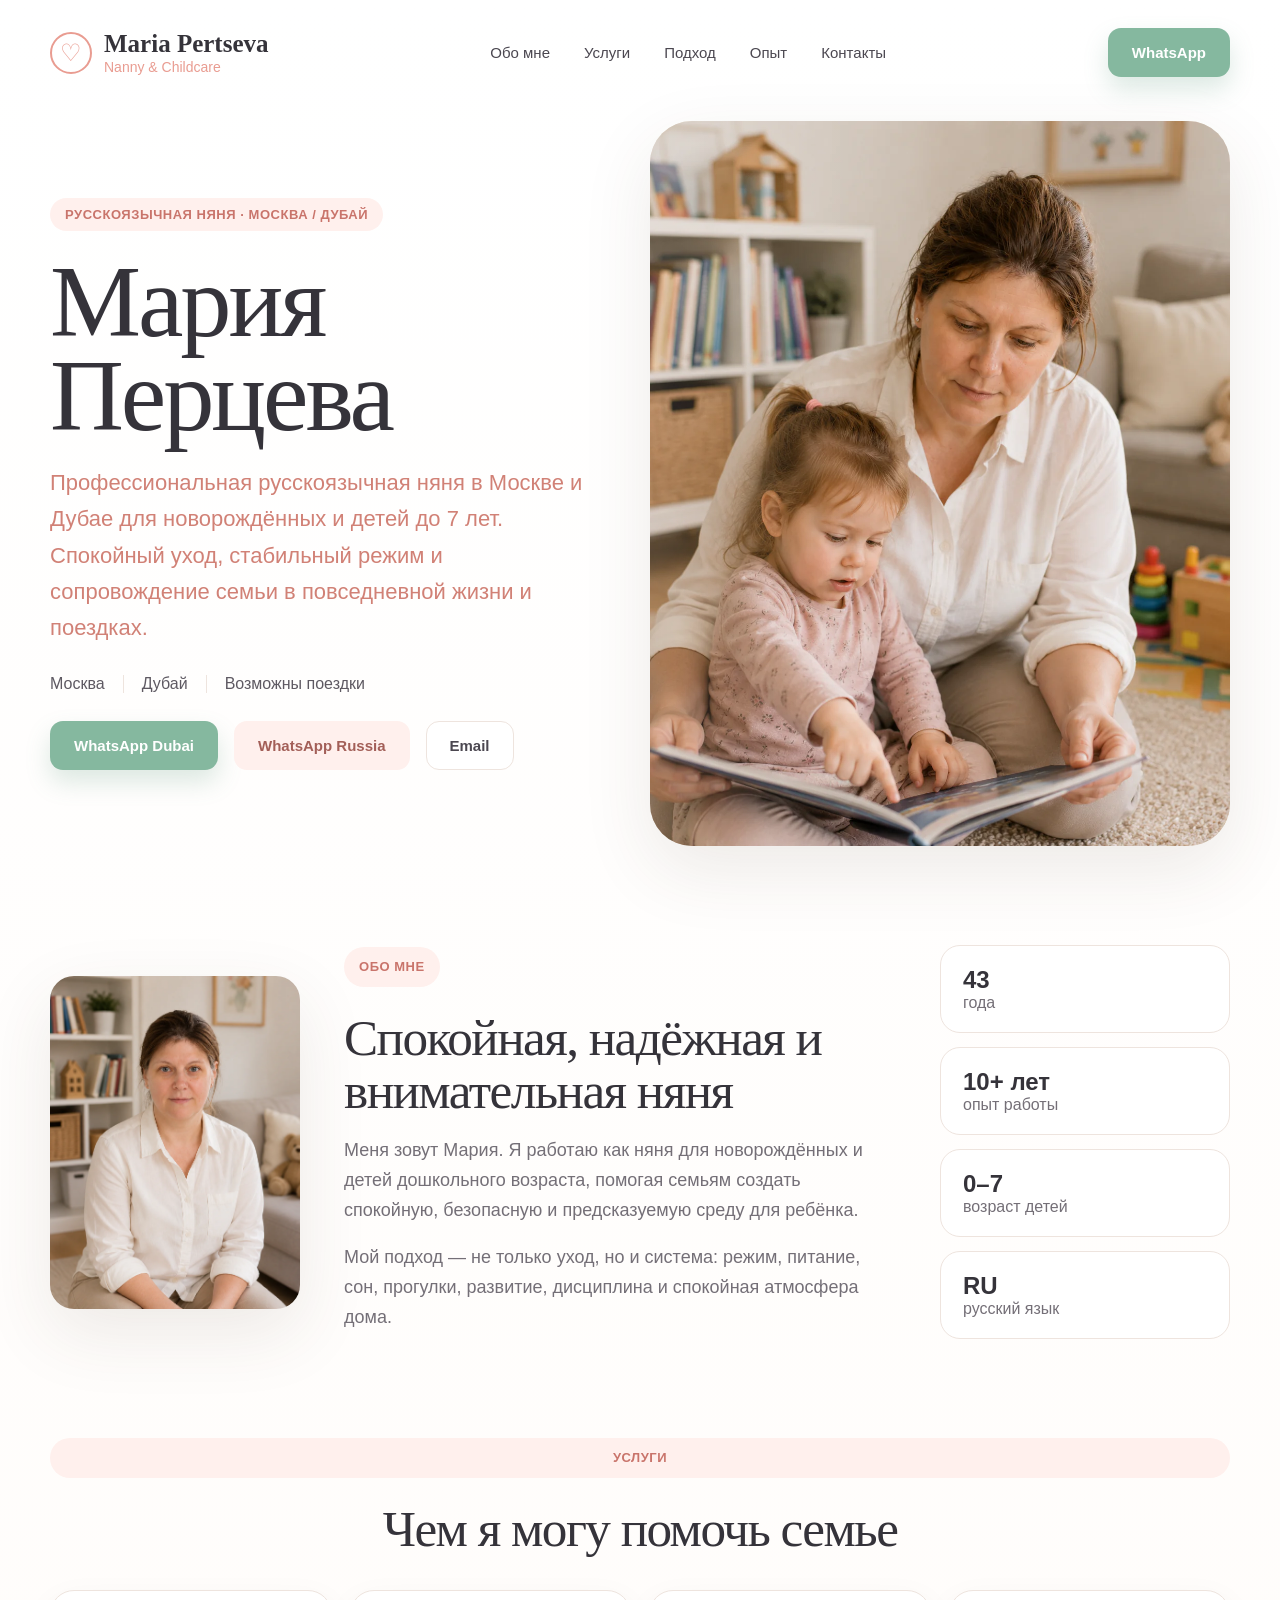
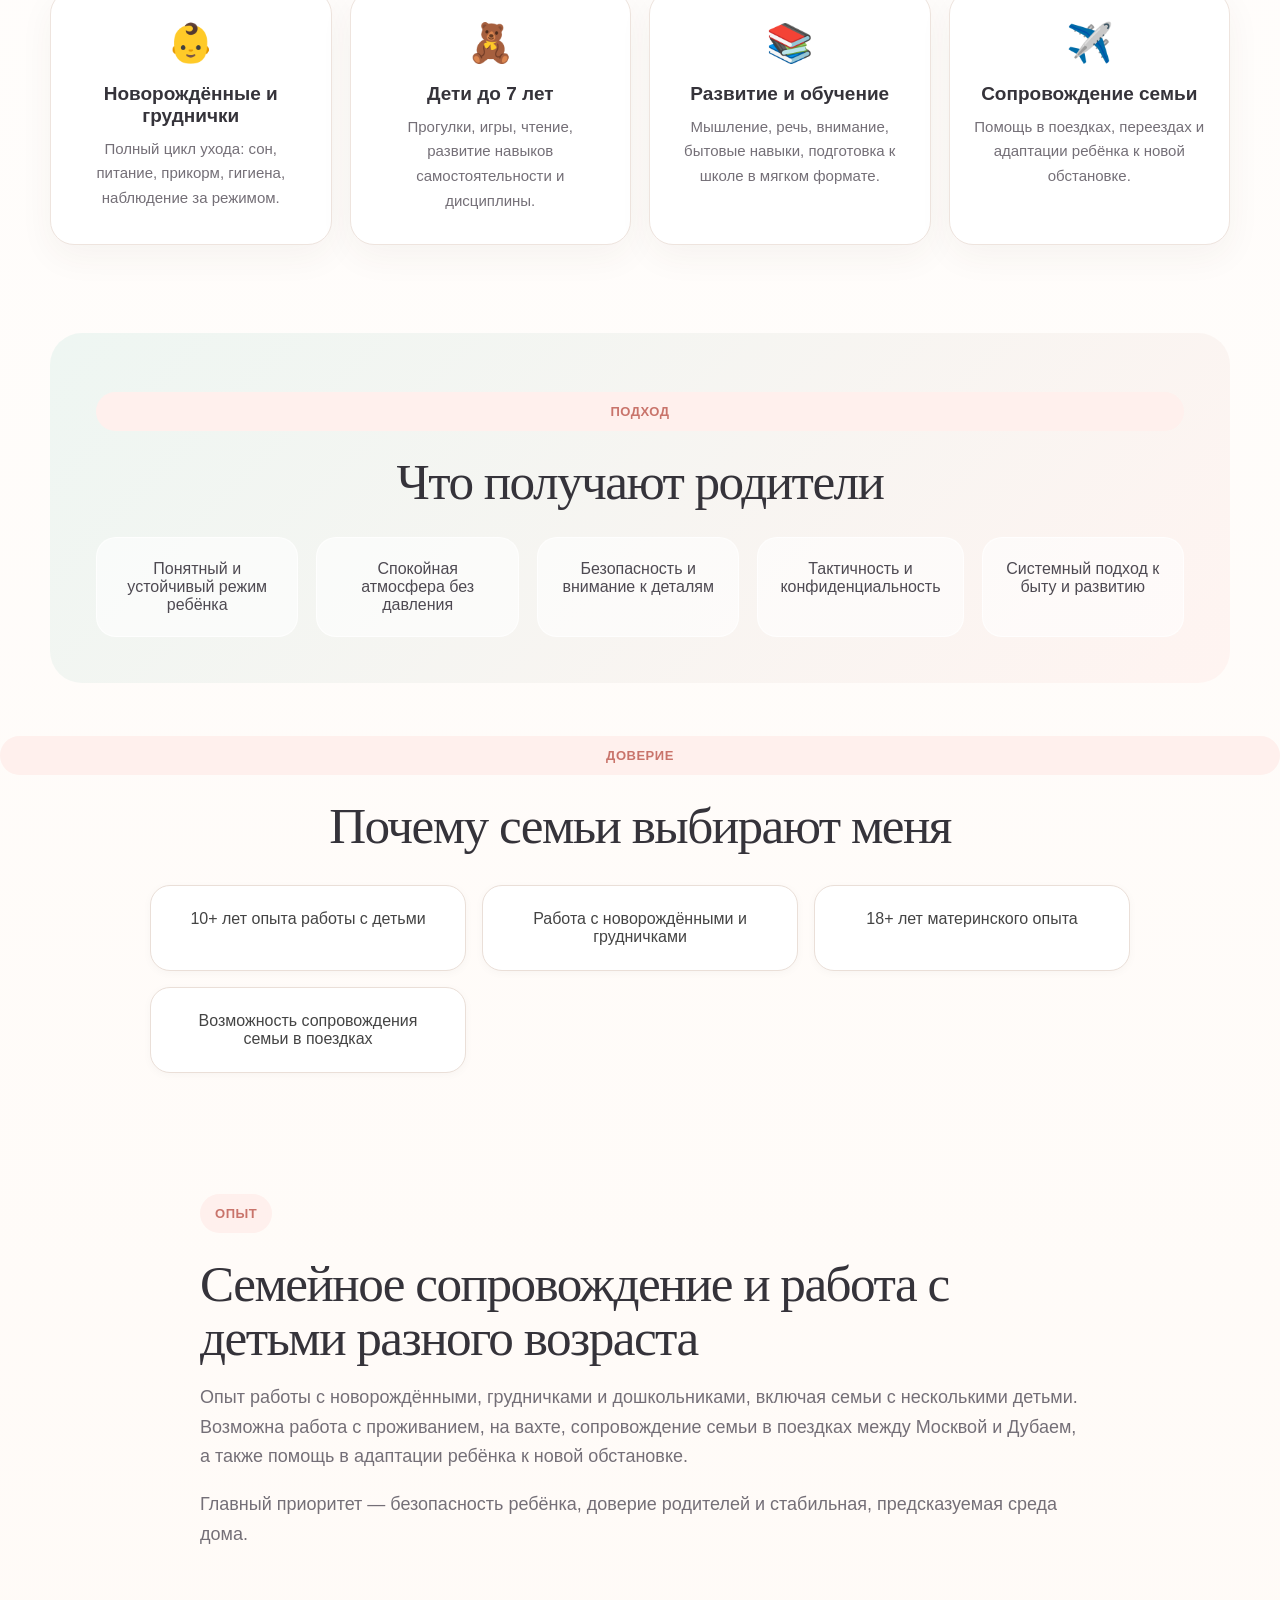
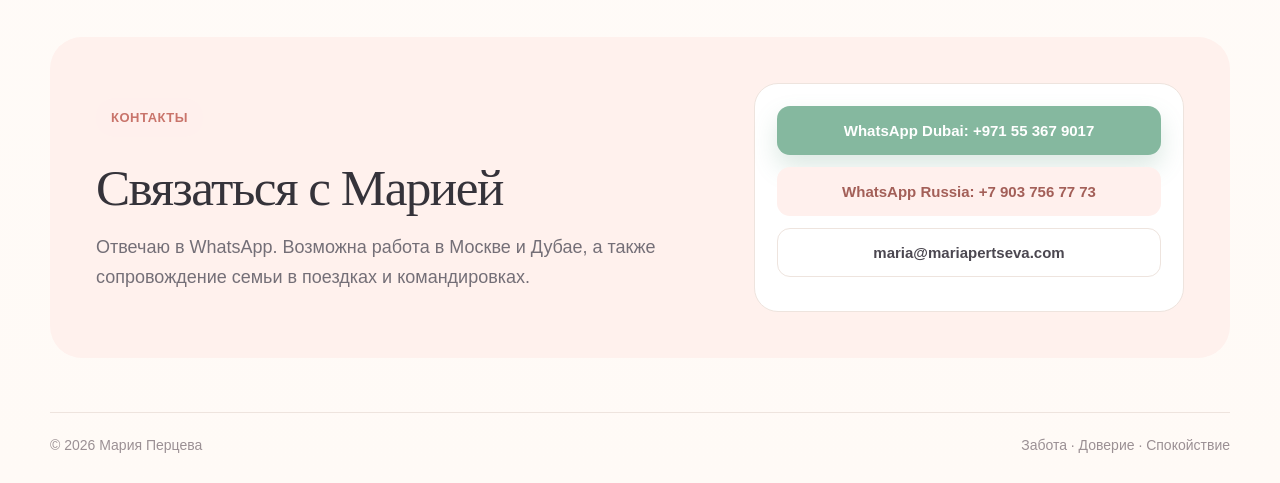
==== mariapertseva-site/index.html @ 5b1f1070 "Update index.html" ====
<!doctype html>
<html lang="ru">
  <head>
<!-- Google Analytics -->
<script async src="https://www.googletagmanager.com/gtag/js?id=G-04KNN1TLQ6"></script>
<script>
  window.dataLayer = window.dataLayer || [];
  function gtag(){dataLayer.push(arguments);}
  gtag('js', new Date());
  gtag('config', 'G-04KNN1TLQ6');
</script>

    <!-- Microsoft Clarity -->
<script type="text/javascript">
    (function(c,l,a,r,i,t,y){
        c[a]=c[a]||function(){(c[a].q=c[a].q||[]).push(arguments)};
        t=l.createElement(r);t.async=1;t.src="https://www.clarity.ms/tag/"+i;
        y=l.getElementsByTagName(r)[0];y.parentNode.insertBefore(t,y);
    })(window, document, "clarity", "script", "x8l7p6vc2t");
</script>
    
    <meta charset="utf-8" />
  <meta name="viewport" content="width=device-width, initial-scale=1" />
  <title>Мария Перцева — русскоязычная няня | Москва и Дубай</title>
  <meta name="robots" content="index, follow, max-image-preview:large" />
<meta name="theme-color" content="#f6efe9" />
<meta name="description" content="Мария Перцева — русскоязычная няня для новорождённых и детей до 7 лет. Москва и Дубай. Спокойный уход, стабильный режим и сопровождение семьи." />
<link rel="canonical" href="https://mariapertseva.com/" />
  <meta property="og:type" content="website" />
<meta property="og:site_name" content="Мария Перцева" />
  <meta property="og:locale" content="ru_RU" />
  <meta property="og:url" content="https://mariapertseva.com/" />
<meta property="og:title" content="Мария Перцева — русскоязычная няня | Москва и Дубай" />
<meta property="og:description" content="Профессиональная няня для новорождённых и детей до 7 лет. Спокойный уход, стабильный режим и сопровождение семьи." />
<meta property="og:image" content="https://mariapertseva.com/assets/og-image.webp" />
<meta property="og:image:width" content="1200" />
<meta property="og:image:height" content="630" />
  <meta name="twitter:card" content="summary_large_image" />
<meta name="twitter:title" content="Мария Перцева — русскоязычная няня | Москва и Дубай" />
<meta name="twitter:description" content="Профессиональная няня для новорождённых и детей до 7 лет. Спокойный уход, стабильный режим и сопровождение семьи." />
<meta name="twitter:image" content="https://mariapertseva.com/assets/og-image.webp" />
<link rel="apple-touch-icon" sizes="180x180" href="apple-touch-icon.png">
<link rel="icon" type="image/png" sizes="32x32" href="favicon-32x32.png">
<link rel="icon" type="image/png" sizes="16x16" href="favicon-16x16.png">
<link rel="shortcut icon" href="favicon.ico">
<link rel="manifest" href="site.webmanifest">
<link rel="stylesheet" href="styles.css" />
<script type="application/ld+json">
{
  "@context": "https://schema.org",
  "@type": "Person",
  "name": "Мария Перцева",
  "url": "https://mariapertseva.com/",
  "image": "https://mariapertseva.com/assets/og-image.webp",
  "jobTitle": "Русскоязычная няня",
  "description": "Профессиональная русскоязычная няня для новорождённых и детей до 7 лет. Москва и Дубай.",
  "knowsLanguage": [
    "Russian"
  ],
  "homeLocation": [
    {
      "@type": "City",
      "name": "Москва"
    },
    {
      "@type": "City",
      "name": "Дубай"
    }
  ]
}
</script>
</head>
<body>
  <header class="site-header">
    <a class="brand" href="#top" aria-label="Мария Перцева">
      <span class="brand-mark">♡</span>
      <span>
        <strong>Maria Pertseva</strong>
        <small>Nanny & Childcare</small>
      </span>
    </a>
    <nav>
      <a href="#about">Обо мне</a>
      <a href="#services">Услуги</a>
      <a href="#approach">Подход</a>
      <a href="#experience">Опыт</a>
      <a href="#contacts">Контакты</a>
    </nav>
    <a class="btn btn-primary" href="https://wa.me/971553679017">WhatsApp</a>
  </header>

  <main id="top">
    <section class="hero">
      <div class="hero-copy">
        <div class="eyebrow">Русскоязычная няня · Москва / Дубай</div>
        <h1>Мария Перцева</h1>
      <p class="lead">
Профессиональная русскоязычная няня в Москве и Дубае для новорождённых и детей до 7 лет. Спокойный уход, стабильный режим и сопровождение семьи в повседневной жизни и поездках.
</p>
        <div class="hero-meta">
          <span>Москва</span>
          <span>Дубай</span>
          <span>Возможны поездки</span>
        </div>
        <div class="hero-actions">
          <a class="btn btn-primary" href="https://wa.me/971553679017">WhatsApp Dubai</a>
          <a class="btn btn-secondary" href="https://wa.me/79037567773">WhatsApp Russia</a>
          <a class="btn btn-light" href="mailto:maria@mariapertseva.com">Email</a>
        </div>
      </div>
      <div class="hero-image-card">
        <img src="assets/maria-with-child.webp" alt="Мария Перцева читает книгу с ребёнком" />
      </div>
    </section>

    <section id="about" class="section about-grid">
      <div class="portrait-card">
        <img src="assets/maria-portrait.webp" alt="Портрет Марии Перцевой" />
      </div>
      <div>
        <p class="section-kicker">Обо мне</p>
        <h2>Спокойная, надёжная и внимательная няня</h2>
      <p>Меня зовут Мария. Я работаю как няня для новорождённых и детей дошкольного возраста, помогая семьям создать спокойную, безопасную и предсказуемую среду для ребёнка.</p>
        <p>Мой подход — не только уход, но и система: режим, питание, сон, прогулки, развитие, дисциплина и спокойная атмосфера дома.</p>
      </div>
      <aside class="facts">
        <div><strong>43</strong><span>года</span></div>
        <div><strong>10+ лет</strong><span>опыт работы</span></div>
        <div><strong>0–7</strong><span>возраст детей</span></div>
        <div><strong>RU</strong><span>русский язык</span></div>
      </aside>
    </section>

    <section id="services" class="section">
      <p class="section-kicker center">Услуги</p>
      <h2 class="center">Чем я могу помочь семье</h2>
      <div class="cards">
        <article><span>👶</span><h3>Новорождённые и груднички</h3><p>Полный цикл ухода: сон, питание, прикорм, гигиена, наблюдение за режимом.</p></article>
        <article><span>🧸</span><h3>Дети до 7 лет</h3><p>Прогулки, игры, чтение, развитие навыков самостоятельности и дисциплины.</p></article>
        <article><span>📚</span><h3>Развитие и обучение</h3><p>Мышление, речь, внимание, бытовые навыки, подготовка к школе в мягком формате.</p></article>
        <article><span>✈️</span><h3>Сопровождение семьи</h3><p>Помощь в поездках, переездах и адаптации ребёнка к новой обстановке.</p></article>
      </div>
    </section>

    <section id="approach" class="section soft">
      <p class="section-kicker center">Подход</p>
      <h2 class="center">Что получают родители</h2>
      <div class="benefits">
        <div>Понятный и устойчивый режим ребёнка</div>
        <div>Спокойная атмосфера без давления</div>
        <div>Безопасность и внимание к деталям</div>
        <div>Тактичность и конфиденциальность</div>
        <div>Системный подход к быту и развитию</div>
      </div>
    </section>

<section class="trust">
  <div class="container">
  <p class="section-kicker center">Доверие</p>

    <h2>Почему семьи выбирают меня</h2>

    <div class="trust-grid">
      <div class="trust-card">10+ лет опыта работы с детьми</div>
      <div class="trust-card">Работа с новорождёнными и грудничками</div>
     <div class="trust-card">18+ лет материнского опыта</div>
      <div class="trust-card">Возможность сопровождения семьи в поездках</div>
      </div>
  </div>
</section>
    
    <section id="experience" class="section text-section">
      <p class="section-kicker">Опыт</p>
      <h2>Семейное сопровождение и работа с детьми разного возраста</h2>
   <p>Опыт работы с новорождёнными, грудничками и дошкольниками, включая семьи с несколькими детьми. Возможна работа с проживанием, на вахте, сопровождение семьи в поездках между Москвой и Дубаем, а также помощь в адаптации ребёнка к новой обстановке.</p>
      <p>Главный приоритет — безопасность ребёнка, доверие родителей и стабильная, предсказуемая среда дома.</p>
    </section>

    <section id="contacts" class="section contact">
      <div>
        <p class="section-kicker">Контакты</p>
        <h2>Связаться с Марией</h2>
       <p>Отвечаю в WhatsApp. Возможна работа в Москве и Дубае, а также сопровождение семьи в поездках и командировках.</p>
      </div>
      <div class="contact-card">
        <a class="btn btn-primary full" href="https://wa.me/971553679017">WhatsApp Dubai: +971 55 367 9017</a>
        <a class="btn btn-secondary full" href="https://wa.me/79037567773">WhatsApp Russia: +7 903 756 77 73</a>
        <a class="btn btn-light full" href="mailto:maria@mariapertseva.com">maria@mariapertseva.com</a>
      </div>
    </section>
  </main>

  <footer>
    <span>© 2026 Мария Перцева</span>
    <span>Забота · Доверие · Спокойствие</span>
  </footer>
</body>
</html>
---- mariapertseva-site/styles.css ----
:root{
  --text:#35333a;
  --muted:#746f77;
  --line:#eee4de;
  --rose:#e99c91;
  --rose-soft:#fff0ed;
  --green:#85b89f;
  --green-dark:#5f9b81;
  --cream:#fffaf6;
  --beige:#f3e8dc;
  --card:#ffffff;
  --shadow:0 24px 70px rgba(80,54,43,.10);
  --radius:28px;
}
*{box-sizing:border-box}
html{scroll-behavior:smooth}
body{
  margin:0;
  font-family:Inter, -apple-system, BlinkMacSystemFont, "Segoe UI", Arial, sans-serif;
  color:var(--text);
  background:linear-gradient(180deg,#fff 0%,var(--cream) 100%);
}
h1,h2{
  font-family:Georgia, "Times New Roman", serif;
  font-weight:500;
  margin:0;
  letter-spacing:-.03em;
}
h1{font-size:clamp(54px,8vw,104px);line-height:.92}
h2{font-size:clamp(32px,4vw,52px);line-height:1.05}
p{line-height:1.65;color:var(--muted);font-size:18px}
a{color:inherit;text-decoration:none}
.site-header{
  width:min(1180px,calc(100% - 40px));
  margin:28px auto 0;
  display:flex;
  align-items:center;
  justify-content:space-between;
  gap:24px;
}
.brand{display:flex;align-items:center;gap:12px}
.brand-mark{
  width:42px;height:42px;border:2px solid var(--rose);
  border-radius:50%;
  display:grid;place-items:center;
  color:var(--rose);font-size:24px;
}
.brand strong{font-family:Georgia,serif;font-size:25px;display:block}
.brand small{color:var(--rose);font-size:14px}
nav{display:flex;gap:34px;color:#4b4750}
nav a{font-size:15px}
.btn{
  display:inline-flex;align-items:center;justify-content:center;
  padding:15px 23px;border-radius:13px;
  font-weight:700;font-size:15px;
  border:1px solid transparent;
  transition:.2s ease;
}
.btn:hover{transform:translateY(-1px)}
.btn-primary{background:var(--green);color:#fff;box-shadow:0 12px 24px rgba(95,155,129,.22)}
.btn-primary:hover{background:var(--green-dark)}
.btn-secondary{background:var(--rose-soft);color:#a35f58}
.btn-light{background:#fff;color:#4b4750;border-color:var(--line)}
.full{width:100%;margin-bottom:12px}
.hero{
  width:min(1180px,calc(100% - 40px));
  margin:44px auto 0;
  display:grid;
  grid-template-columns:1fr 1.06fr;
  gap:52px;
  align-items:center;
}
.eyebrow,.section-kicker{
  display:inline-flex;
  background:var(--rose-soft);
  color:#c9746b;
  border-radius:999px;
  padding:9px 15px;
  font-size:13px;
  font-weight:800;
  text-transform:uppercase;
  letter-spacing:.04em;
  margin-bottom:24px;
}
.lead{font-size:22px;max-width:650px;color:#d18176}
.hero-meta{display:flex;gap:18px;flex-wrap:wrap;margin:28px 0;color:#5e5962}
.hero-meta span{padding-right:18px;border-right:1px solid var(--line)}
.hero-meta span:last-child{border-right:0}
.hero-actions{display:flex;gap:16px;flex-wrap:wrap}
.hero-image-card{
  border-radius:42px;
  overflow:hidden;
  box-shadow:var(--shadow);
  background:var(--beige);
  position:relative;
}
.hero-image-card:before{
  content:"";
  position:absolute;inset:0;
  background:linear-gradient(90deg,rgba(255,255,255,.15),transparent 35%);
  z-index:1;pointer-events:none;
}
.hero-image-card img,.portrait-card img{width:100%;display:block}
.section{
  width:min(1180px,calc(100% - 40px));
  margin:88px auto 0;
}
.about-grid{
  display:grid;
  grid-template-columns:250px 1fr 290px;
  gap:44px;
  align-items:center;
}
.portrait-card{
  border-radius:24px;
  overflow:hidden;
  box-shadow:var(--shadow);
}
.facts{
  display:grid;
  gap:14px;
}
.facts div{
  background:#fff;
  border:1px solid var(--line);
  border-radius:20px;
  padding:20px 22px;
}
.facts strong{font-size:24px;display:block}
.facts span{color:var(--muted)}
.center{text-align:center;display:block}
.cards{
  display:grid;
  grid-template-columns:repeat(4,1fr);
  gap:18px;
  margin-top:34px;
}
.cards article{
  background:var(--card);
  border:1px solid var(--line);
  border-radius:24px;
  padding:30px 24px;
  text-align:center;
  box-shadow:0 12px 35px rgba(80,54,43,.05);
}
.cards span{font-size:38px}
.cards h3{font-size:19px;margin:18px 0 10px}
.cards p{font-size:15px;margin:0}
.soft{
  background:linear-gradient(135deg,#eef6f2,#fff4f1);
  border-radius:32px;
  padding:46px;
}
.benefits{
  display:grid;
  grid-template-columns:repeat(5,1fr);
  gap:18px;
  margin-top:28px;
}
.benefits div{
  background:rgba(255,255,255,.58);
  border:1px solid rgba(255,255,255,.7);
  border-radius:20px;
  padding:22px;
  text-align:center;
  color:#4e4a52;
}
.text-section{max-width:880px}
.contact{
  background:#fff1ed;
  border-radius:32px;
  padding:46px;
  display:grid;
  grid-template-columns:1fr 430px;
  gap:40px;
  align-items:center;
}
.contact-card{
  background:#fff;
  border-radius:24px;
  padding:22px;
  border:1px solid var(--line);
}
footer{
  width:min(1180px,calc(100% - 40px));
  margin:54px auto 30px;
  color:#9b9094;
  display:flex;
  justify-content:space-between;
  border-top:1px solid var(--line);
  padding-top:24px;
  font-size:14px;
}
@media(max-width:900px){
  nav{display:none}
  .site-header{margin-top:18px}
  .hero,.about-grid,.contact{grid-template-columns:1fr}
  .hero{gap:28px}
  .hero-image-card{order:-1;border-radius:28px}
  .cards{grid-template-columns:1fr 1fr}
  .benefits{grid-template-columns:1fr 1fr}
  h1{font-size:58px}
}
@media(max-width:560px){
  .site-header .btn{display:none}
  .cards,.benefits{grid-template-columns:1fr}
  .contact,.soft{padding:28px}
  .hero-actions .btn{width:100%}
  footer{display:block}
}

/* Trust section */

.trust {
  padding: 40px 0 20px;
}

.trust h2 {
  text-align: center;
  margin-bottom: 32px;
}

.trust-grid {
  display: grid;
  grid-template-columns: repeat(3, 1fr);
  gap: 16px;
  max-width: 980px;
  margin: 0 auto;
}

.trust-card {
  background: #fff;
  border: 1px solid #eadfd8;
  border-radius: 20px;
  padding: 24px;
  text-align: center;
  font-weight: 500;
  color: #444;
  box-shadow: 0 2px 10px rgba(0,0,0,0.03);
}

@media (max-width: 900px) {
  .trust-grid {
    grid-template-columns: repeat(2, 1fr);
  }
}

@media (max-width: 560px) {
  .trust-grid {
    grid-template-columns: 1fr;
  }
}
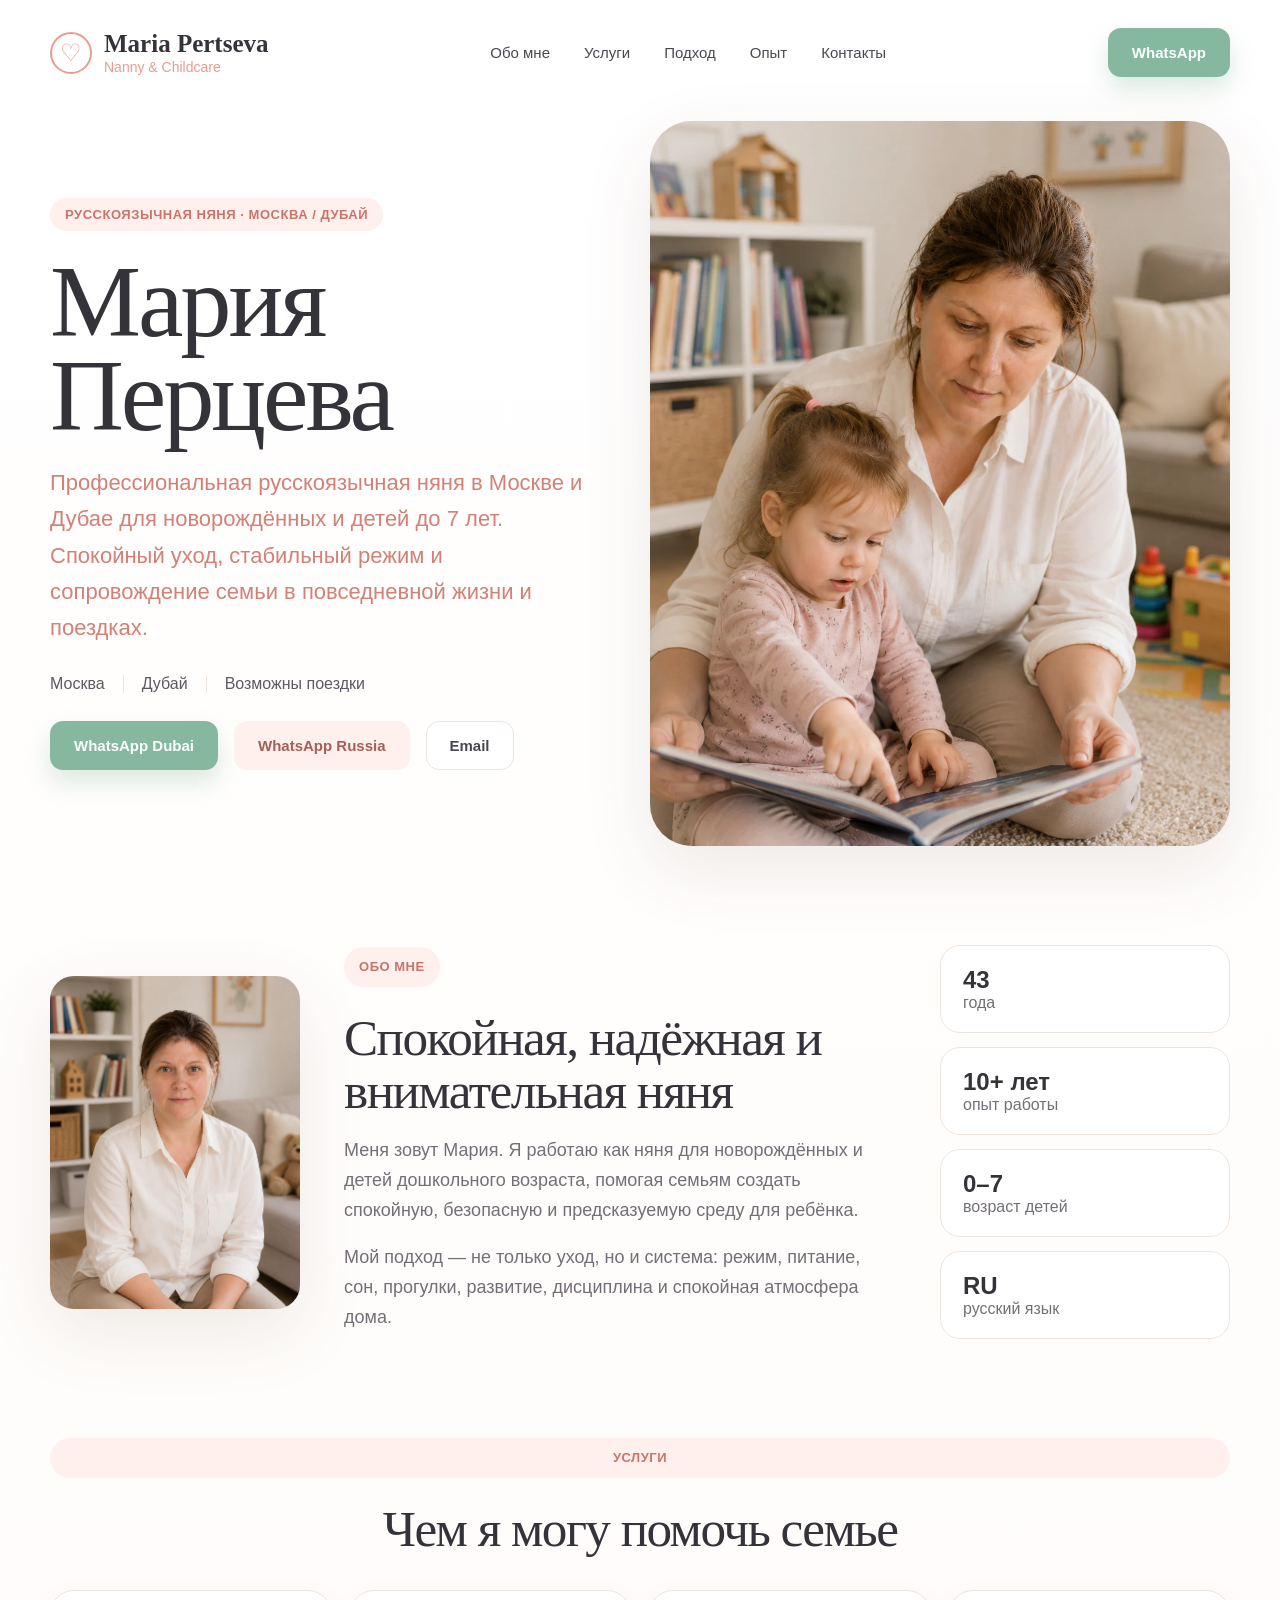
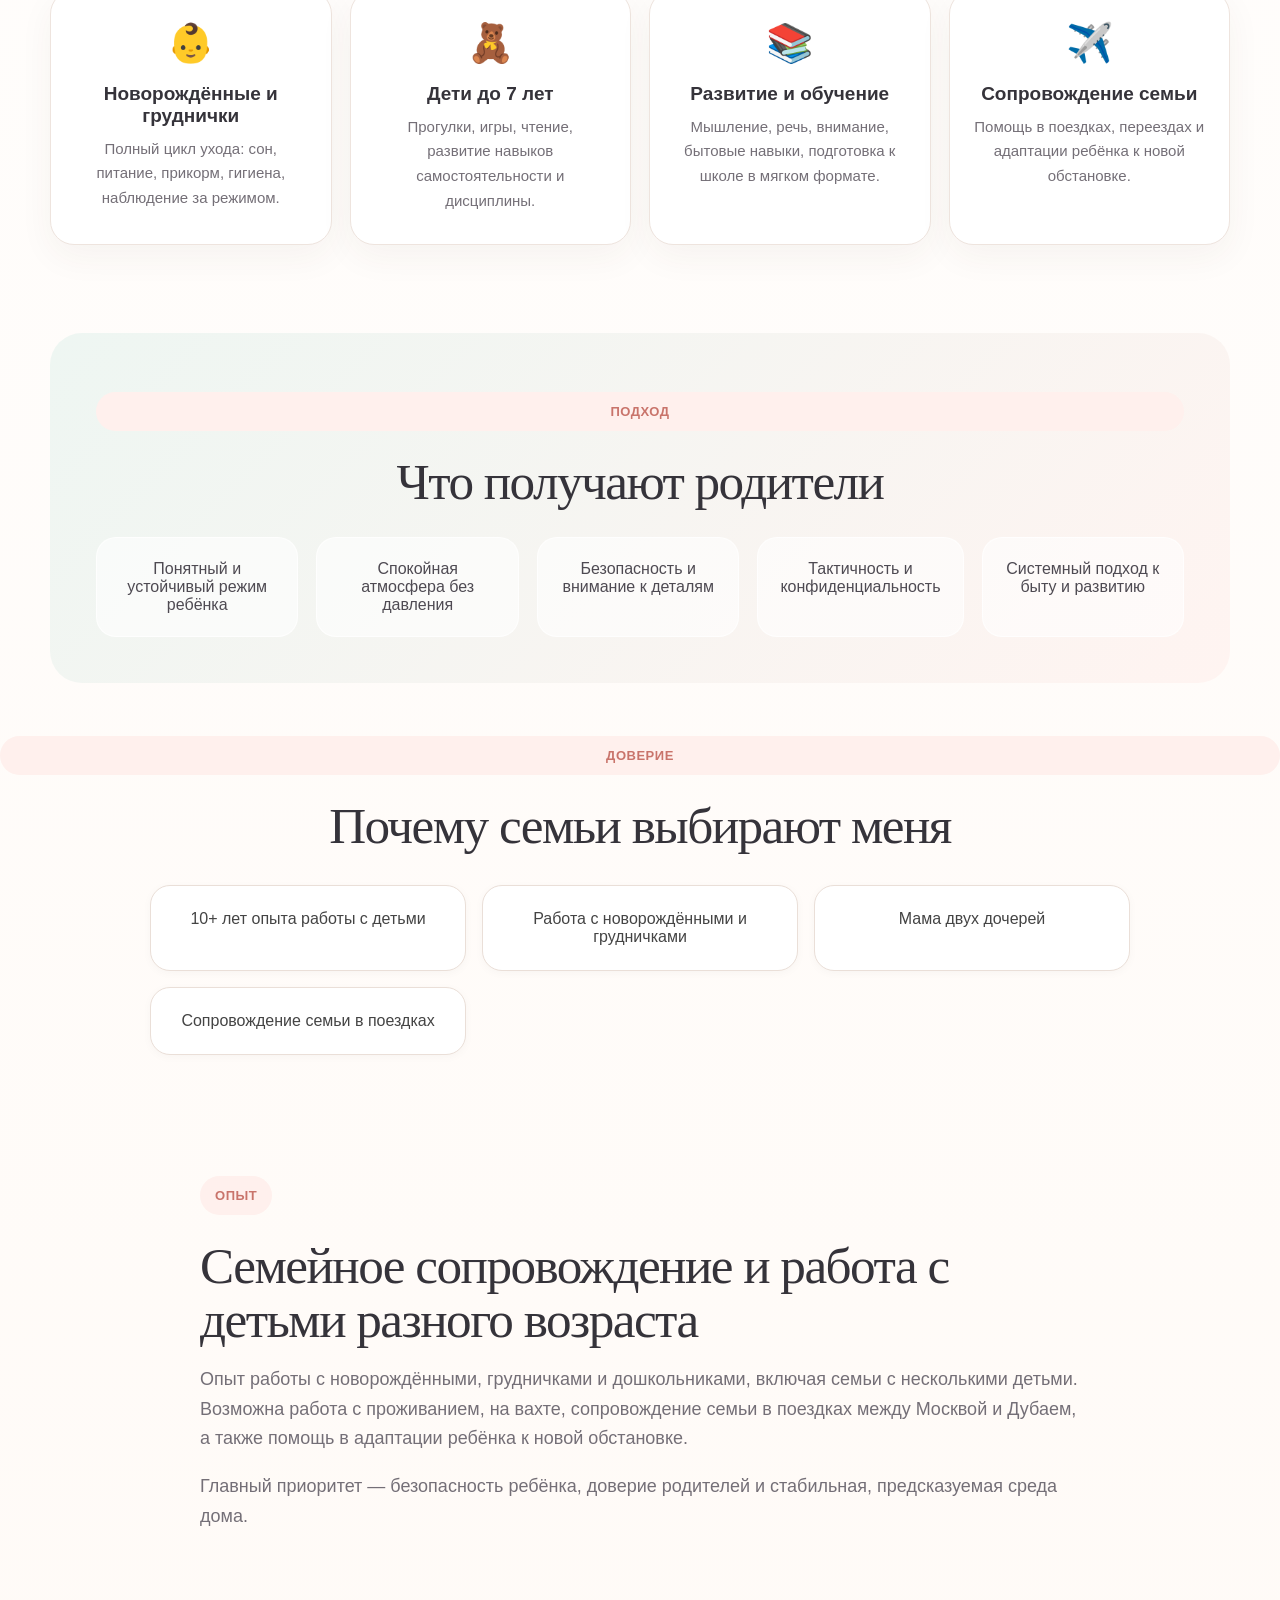
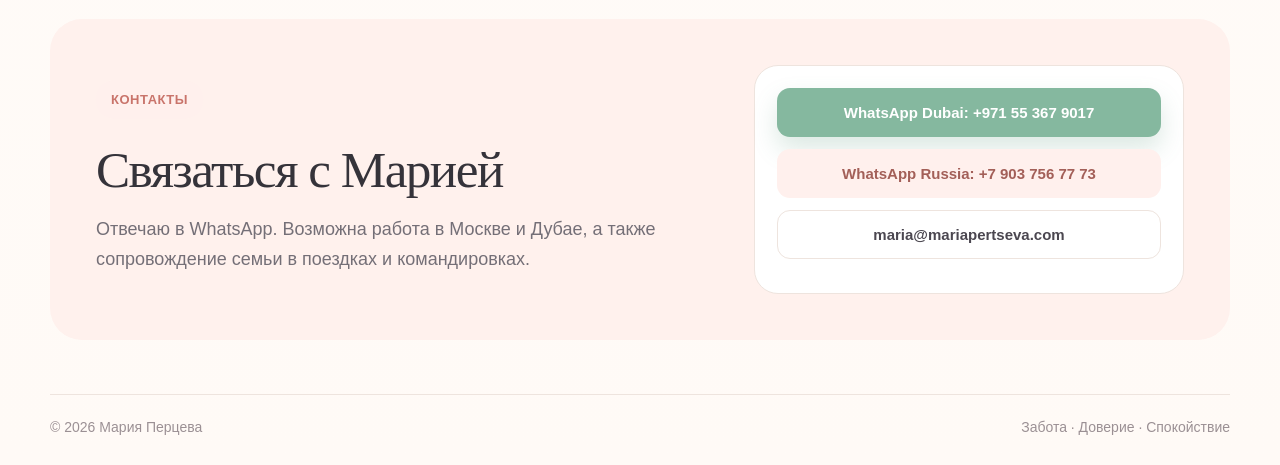
==== commit faa428d7: "Update index.html" ====
--- a/mariapertseva-site/index.html
+++ b/mariapertseva-site/index.html
@@ -160,13 +160,12 @@
 
     <h2>Почему семьи выбирают меня</h2>
 
-    <div class="trust-grid">
-      <div class="trust-card">10+ лет опыта работы с детьми</div>
-      <div class="trust-card">Работа с новорождёнными и грудничками</div>
-     <div class="trust-card">18+ лет материнского опыта</div>
-      <div class="trust-card">Возможность сопровождения семьи в поездках</div>
-      </div>
-  </div>
+   <div class="trust-grid">
+    <div class="trust-card">10+ лет опыта работы с детьми</div>
+    <div class="trust-card">Работа с новорождёнными и грудничками</div>
+    <div class="trust-card">Мама двух дочерей</div>
+    <div class="trust-card">Сопровождение семьи в поездках</div>
+</div>
 </section>
     
     <section id="experience" class="section text-section">
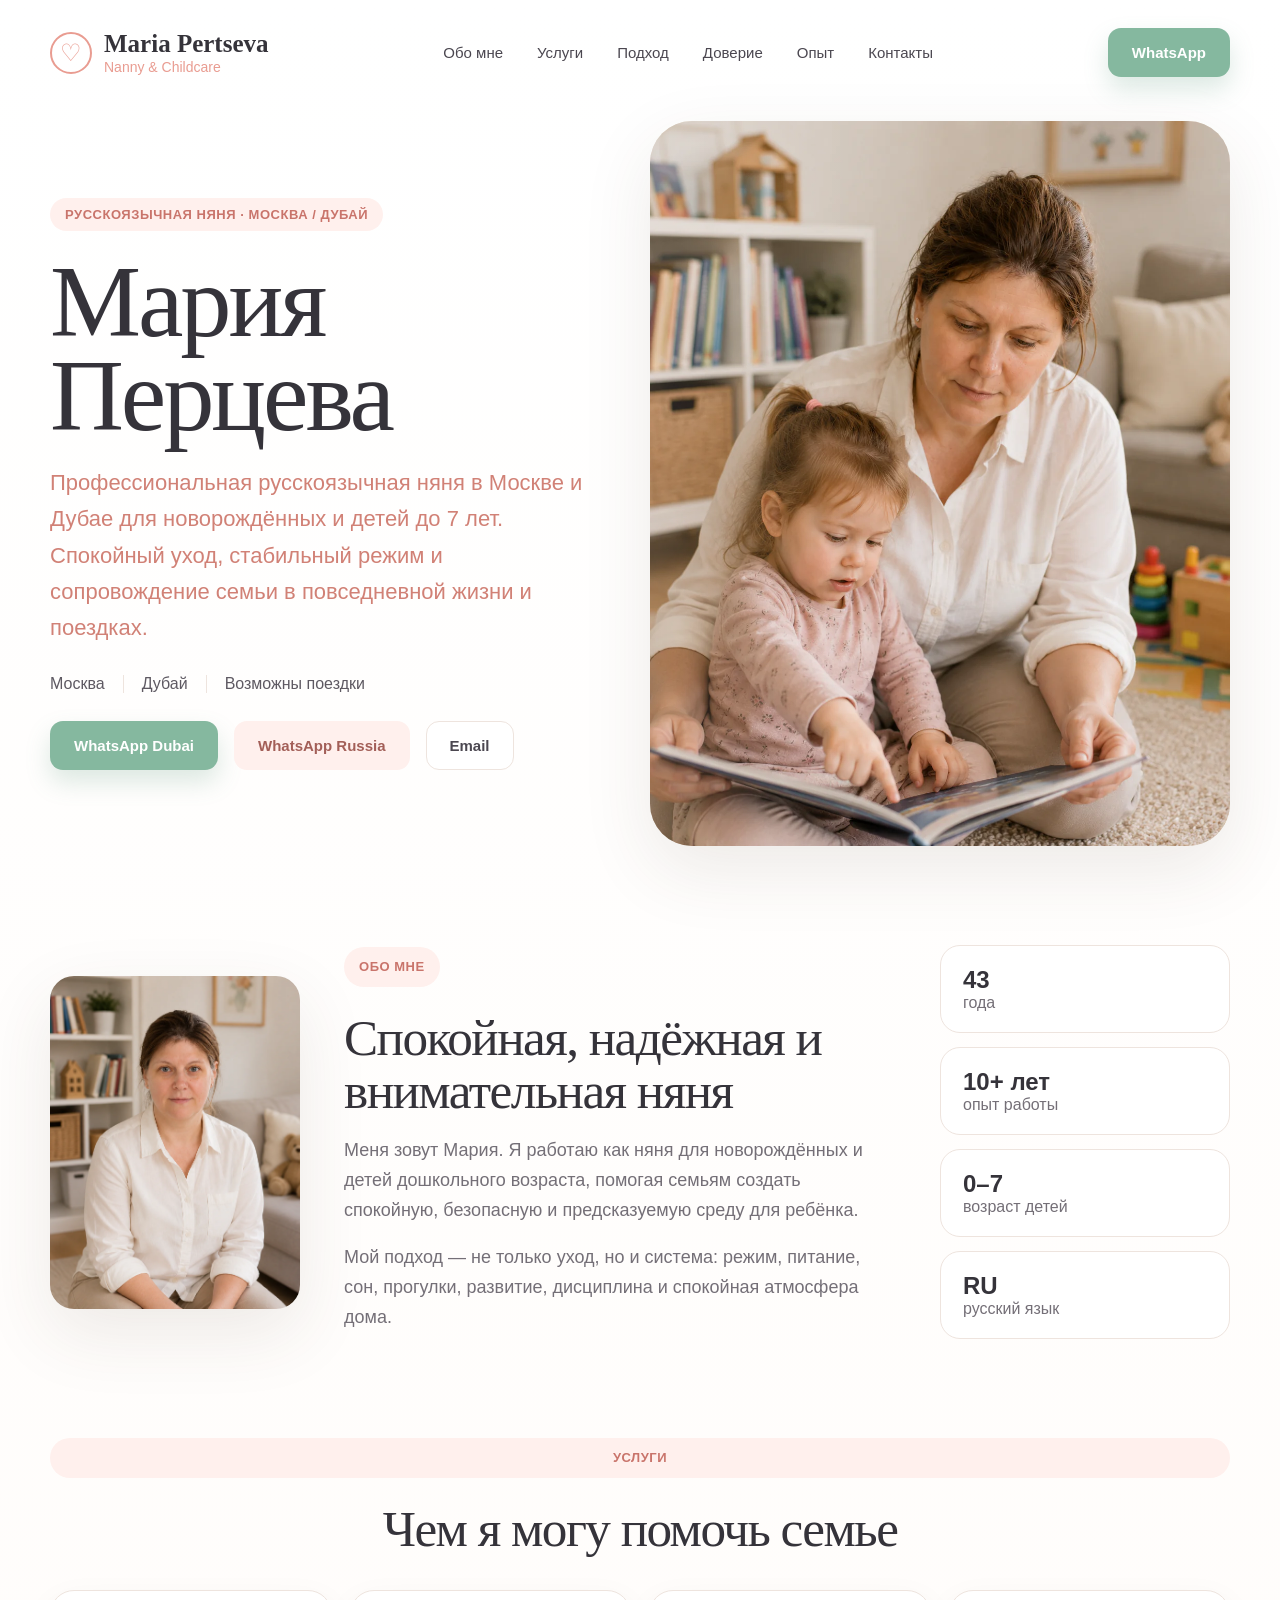
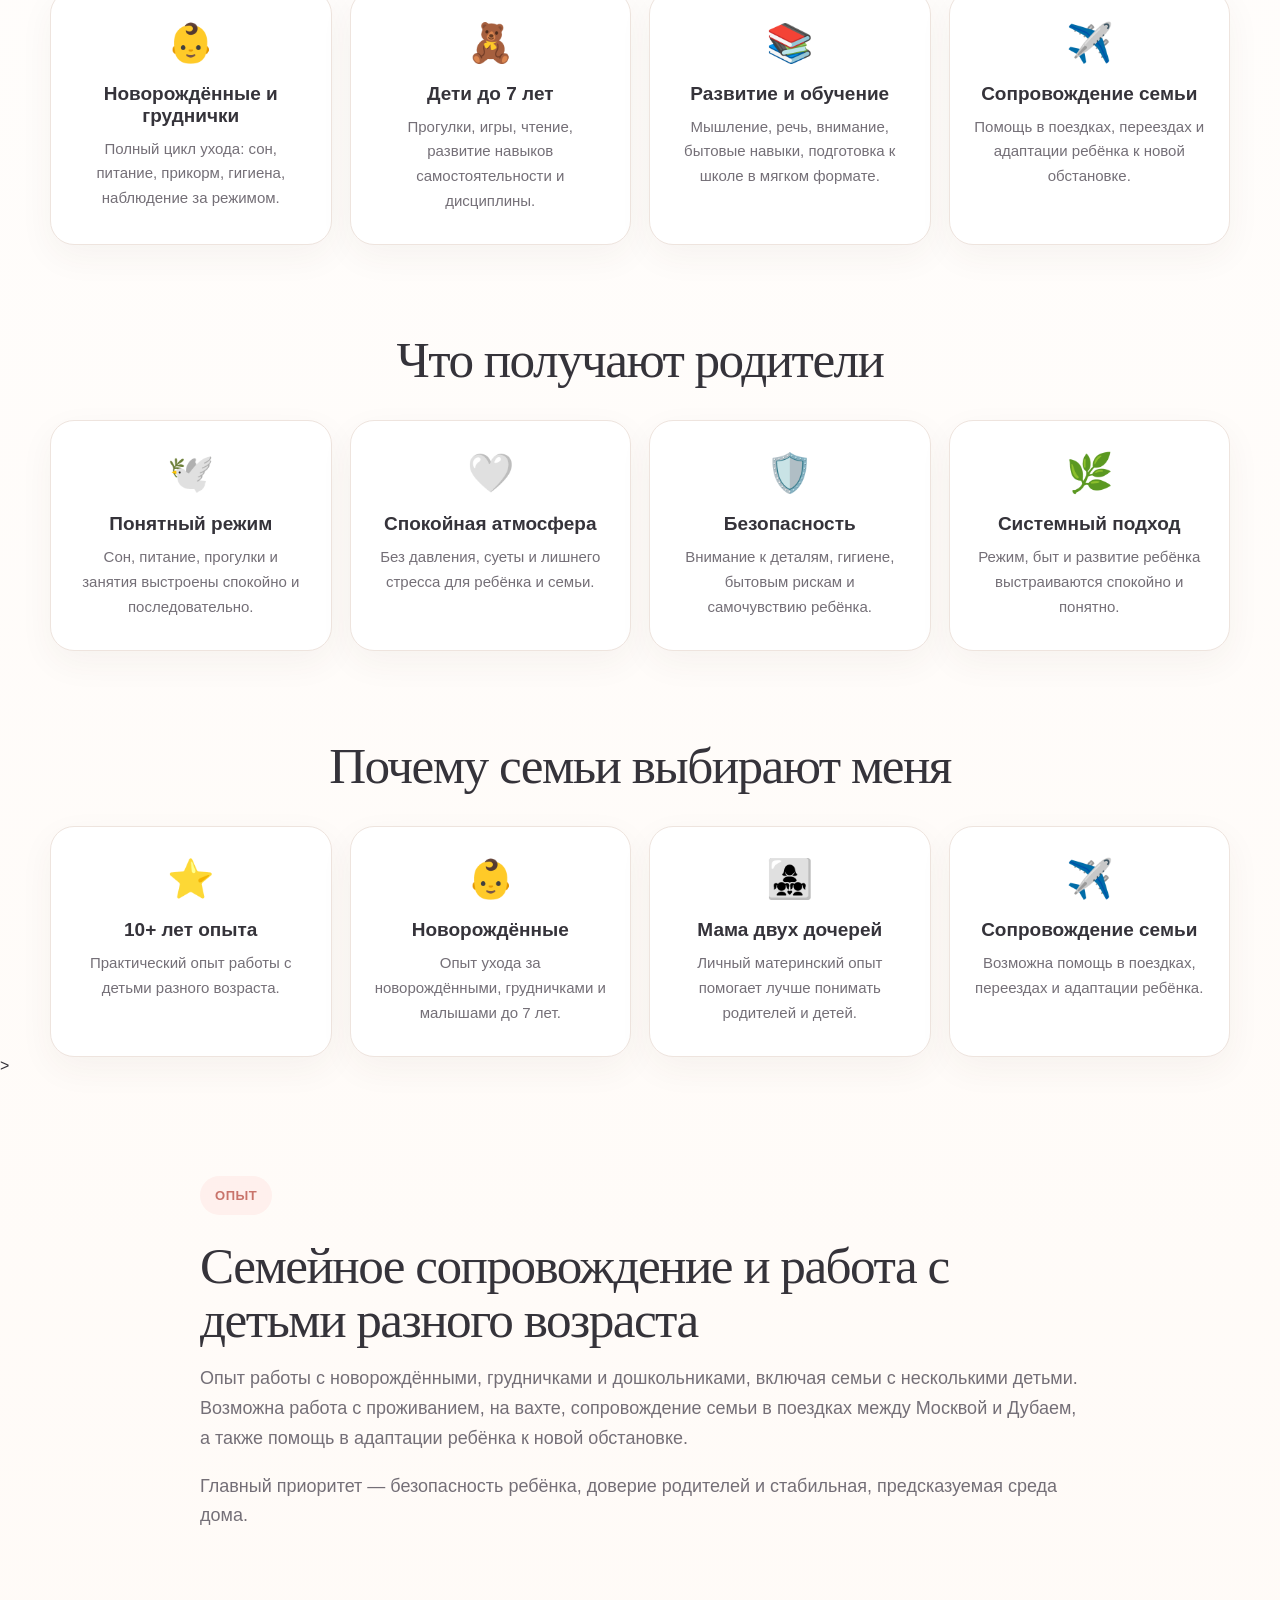
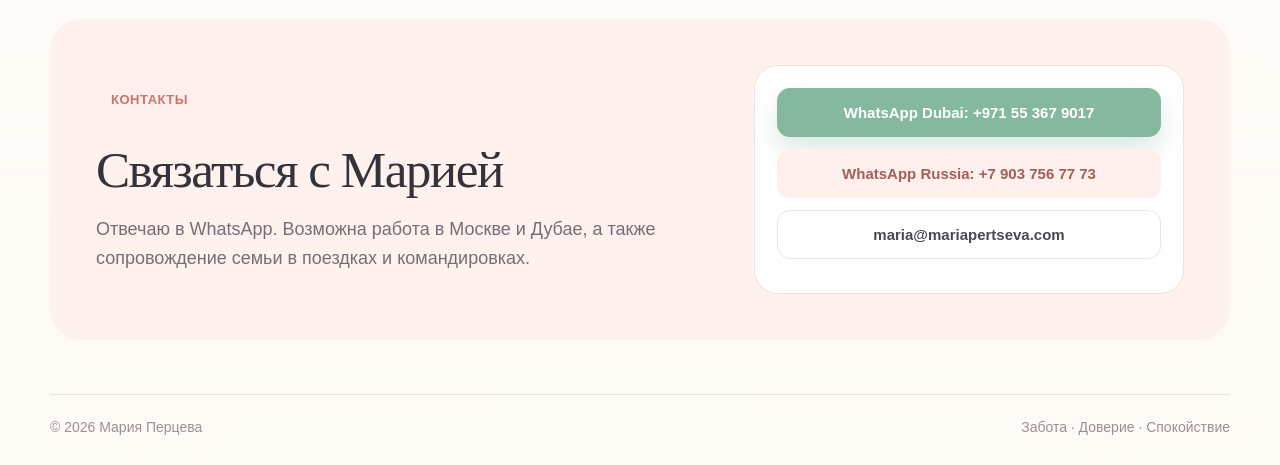
==== commit 5eb7e25a: "Unify card sections layout" ====
--- a/mariapertseva-site/index.html
+++ b/mariapertseva-site/index.html
@@ -79,13 +79,16 @@
         <small>Nanny & Childcare</small>
       </span>
     </a>
+
     <nav>
-      <a href="#about">Обо мне</a>
-      <a href="#services">Услуги</a>
-      <a href="#approach">Подход</a>
-      <a href="#experience">Опыт</a>
-      <a href="#contacts">Контакты</a>
-    </nav>
+  <a href="#about">Обо мне</a>
+  <a href="#services">Услуги</a>
+  <a href="#approach">Подход</a>
+  <a href="#trust">Доверие</a>
+  <a href="#experience">Опыт</a>
+  <a href="#contacts">Контакты</a>
+</nav>
+    
     <a class="btn btn-primary" href="https://wa.me/971553679017">WhatsApp</a>
   </header>
 
@@ -142,31 +145,25 @@
       </div>
     </section>
 
-    <section id="approach" class="section soft">
-      <p class="section-kicker center">Подход</p>
-      <h2 class="center">Что получают родители</h2>
-      <div class="benefits">
-        <div>Понятный и устойчивый режим ребёнка</div>
-        <div>Спокойная атмосфера без давления</div>
-        <div>Безопасность и внимание к деталям</div>
-        <div>Тактичность и конфиденциальность</div>
-        <div>Системный подход к быту и развитию</div>
-      </div>
-    </section>
+    <section id="approach" class="section">
+  <h2 class="center">Что получают родители</h2>
+  <div class="cards">
+    <article><span>🕊️</span><h3>Понятный режим</h3><p>Сон, питание, прогулки и занятия выстроены спокойно и последовательно.</p></article>
+    <article><span>🤍</span><h3>Спокойная атмосфера</h3><p>Без давления, суеты и лишнего стресса для ребёнка и семьи.</p></article>
+    <article><span>🛡️</span><h3>Безопасность</h3><p>Внимание к деталям, гигиене, бытовым рискам и самочувствию ребёнка.</p></article>
+    <article><span>🌿</span><h3>Системный подход</h3><p>Режим, быт и развитие ребёнка выстраиваются спокойно и понятно.</p></article>
+  </div>
+</section>
 
-<section class="trust">
-  <div class="container">
-  <p class="section-kicker center">Доверие</p>
-
-    <h2>Почему семьи выбирают меня</h2>
-
-   <div class="trust-grid">
-    <div class="trust-card">10+ лет опыта работы с детьми</div>
-    <div class="trust-card">Работа с новорождёнными и грудничками</div>
-    <div class="trust-card">Мама двух дочерей</div>
-    <div class="trust-card">Сопровождение семьи в поездках</div>
-</div>
-</section>
+<section id="trust" class="section">
+  <h2 class="center">Почему семьи выбирают меня</h2>
+  <div class="cards">
+    <article><span>⭐</span><h3>10+ лет опыта</h3><p>Практический опыт работы с детьми разного возраста.</p></article>
+    <article><span>👶</span><h3>Новорождённые</h3><p>Опыт ухода за новорождёнными, грудничками и малышами до 7 лет.</p></article>
+    <article><span>👩‍👧‍👧</span><h3>Мама двух дочерей</h3><p>Личный материнский опыт помогает лучше понимать родителей и детей.</p></article>
+    <article><span>✈️</span><h3>Сопровождение семьи</h3><p>Возможна помощь в поездках, переездах и адаптации ребёнка.</p></article>
+  </div>
+</section>>
     
     <section id="experience" class="section text-section">
       <p class="section-kicker">Опыт</p>
--- a/mariapertseva-site/styles.css
+++ b/mariapertseva-site/styles.css
@@ -221,22 +221,22 @@
 }
 
 .trust-grid {
-  display: grid;
-  grid-template-columns: repeat(3, 1fr);
-  gap: 16px;
-  max-width: 980px;
-  margin: 0 auto;
+    display: grid;
+    grid-template-columns: repeat(2, 1fr);
+    gap: 16px;
+    max-width: 680px;
+    margin: 0 auto;
 }
 
 .trust-card {
-  background: #fff;
-  border: 1px solid #eadfd8;
-  border-radius: 20px;
-  padding: 24px;
-  text-align: center;
-  font-weight: 500;
-  color: #444;
-  box-shadow: 0 2px 10px rgba(0,0,0,0.03);
+    background: #fff;
+    border: 1px solid #eadfd8;
+    border-radius: 20px;
+    padding: 20px;
+    text-align: center;
+    font-weight: 400;
+    color: #555;
+    box-shadow: 0 2px 10px rgba(0,0,0,0.03);
 }
 
 @media (max-width: 900px) {
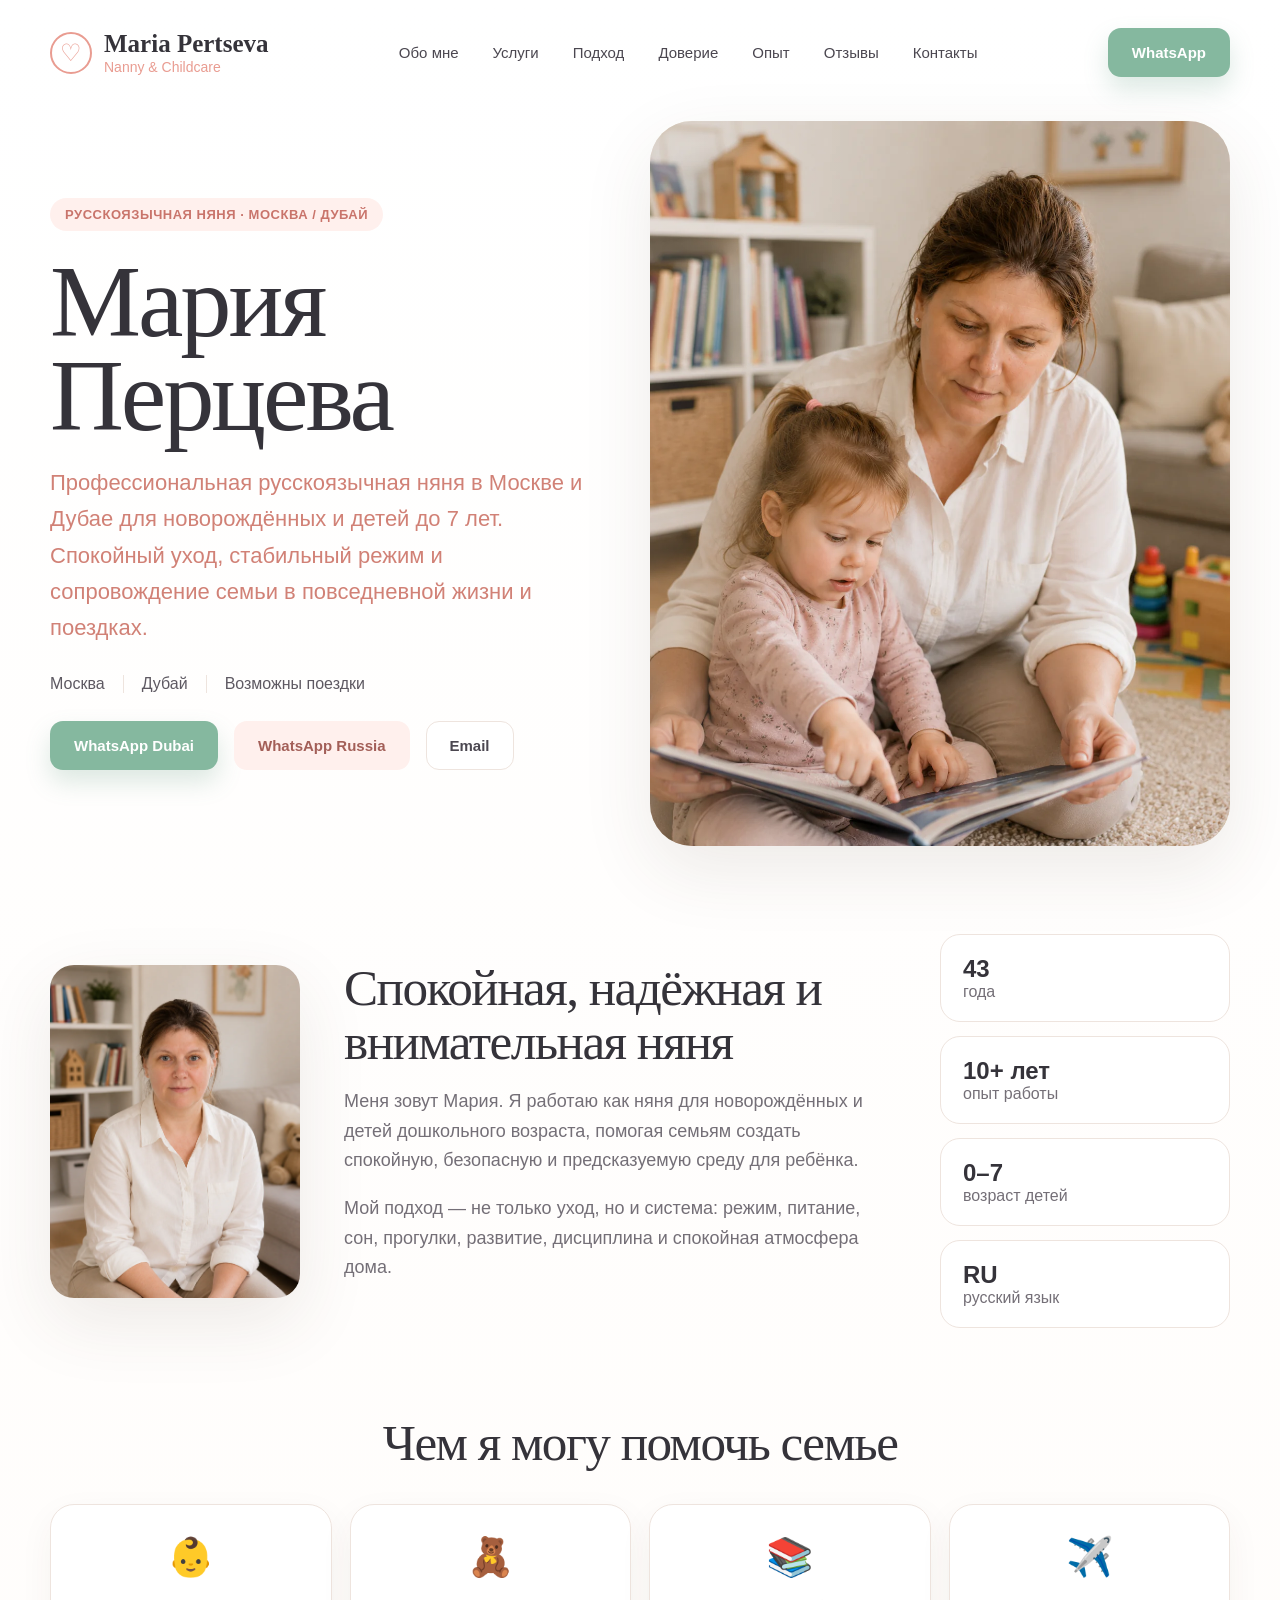
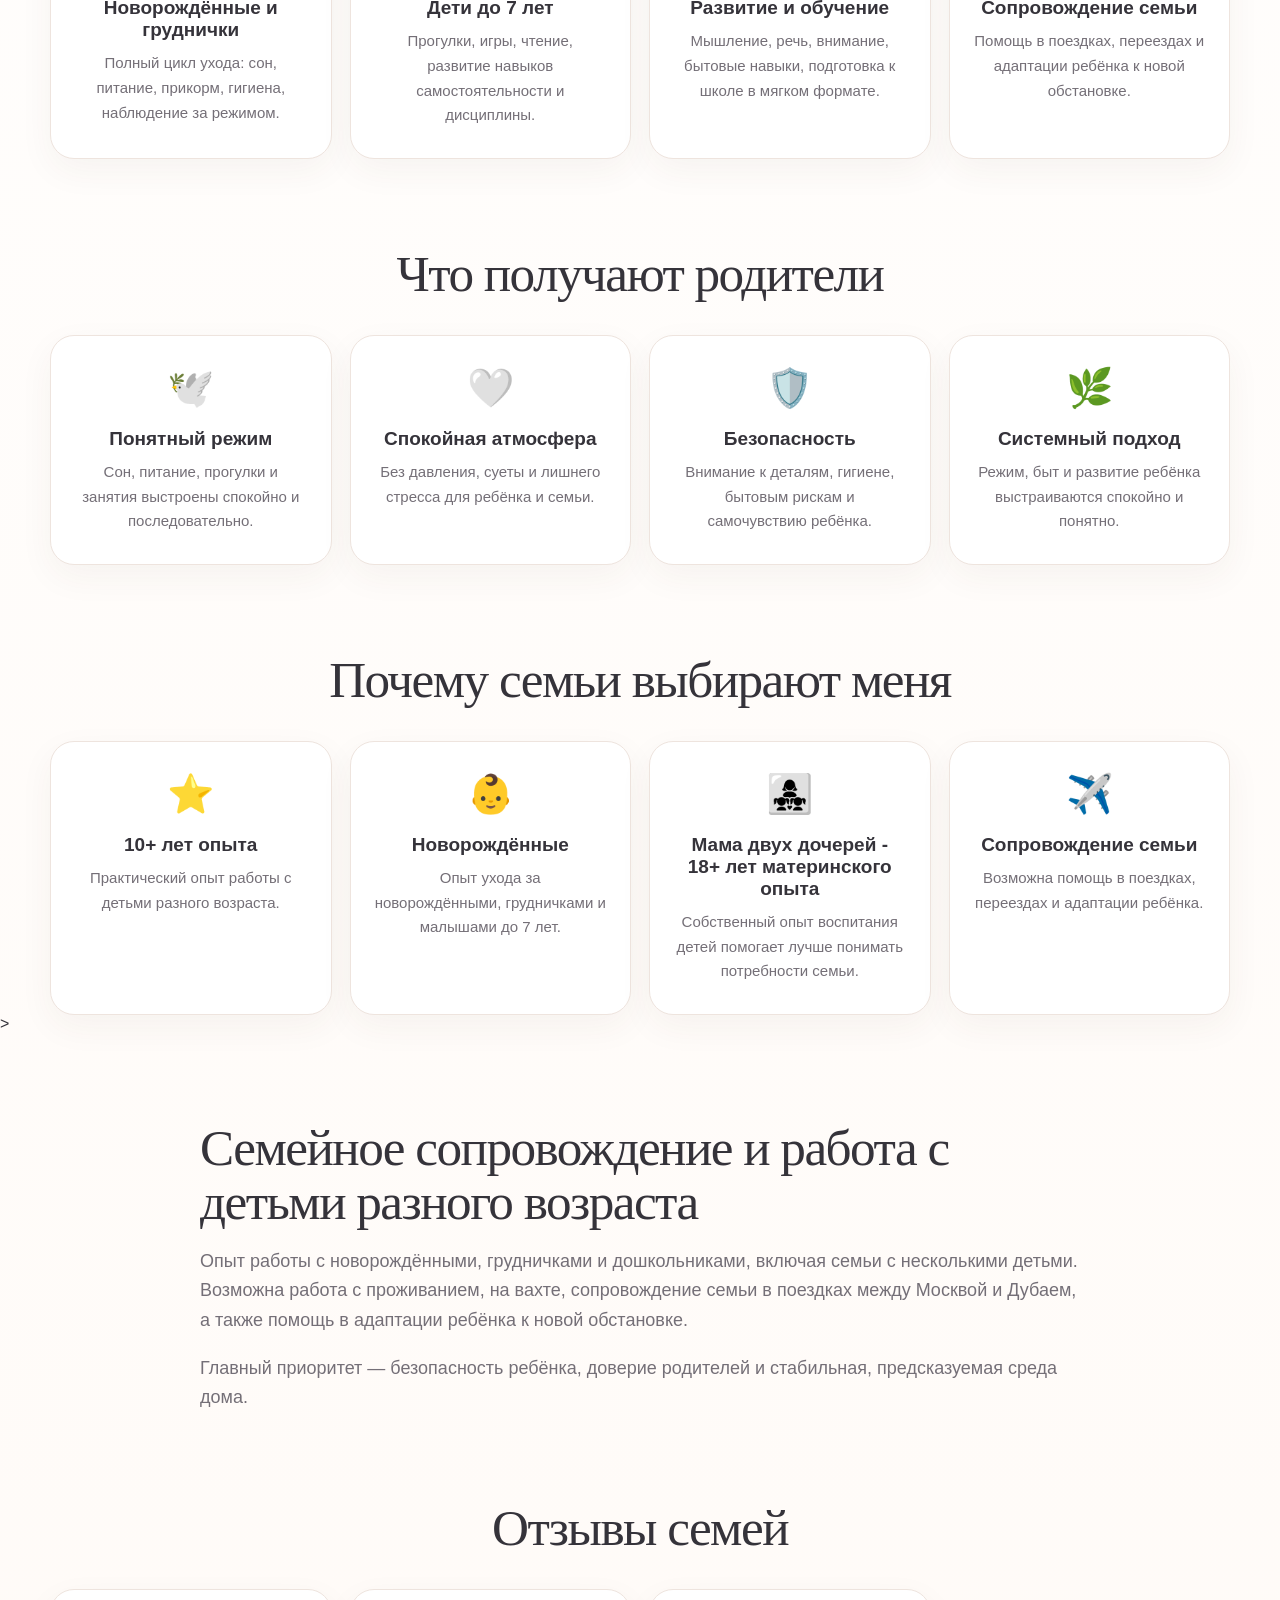
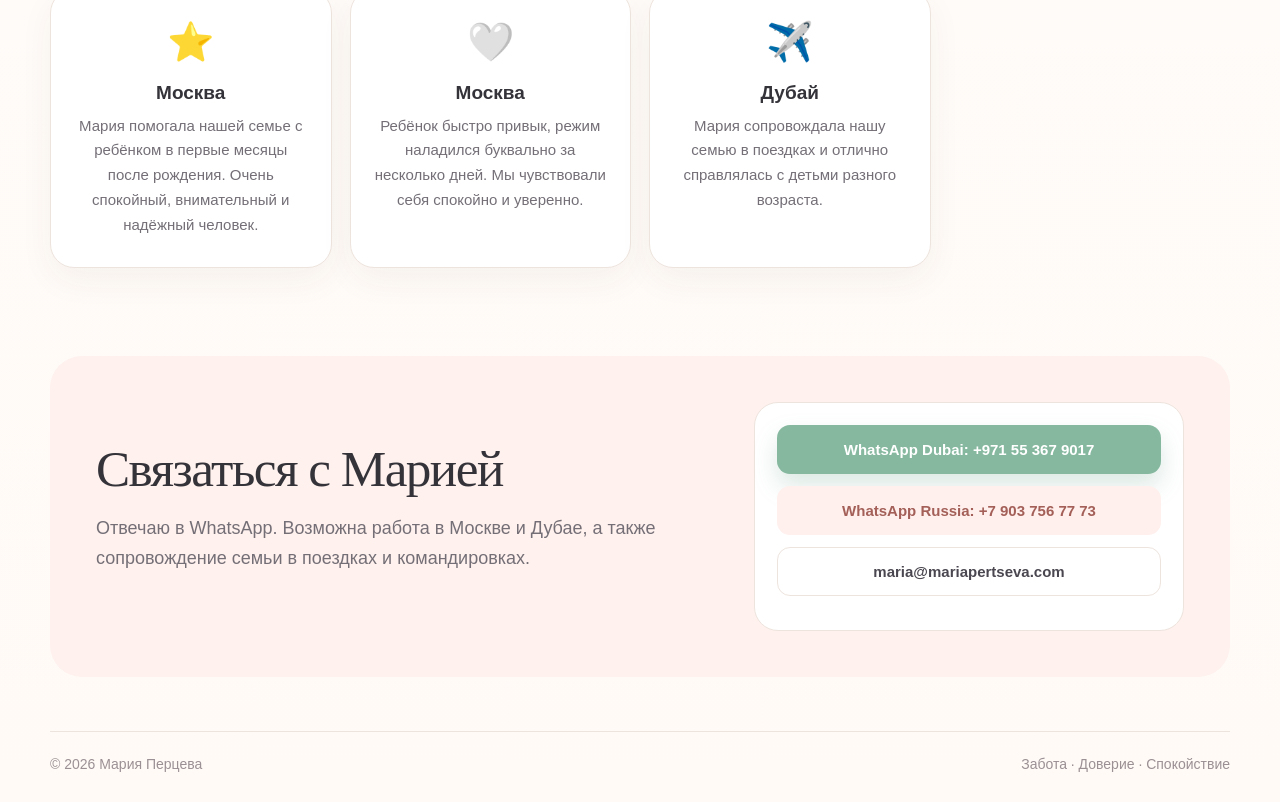
==== commit 2e69bef4: "Update index.html" ====
--- a/mariapertseva-site/index.html
+++ b/mariapertseva-site/index.html
@@ -86,7 +86,8 @@
   <a href="#approach">Подход</a>
   <a href="#trust">Доверие</a>
   <a href="#experience">Опыт</a>
-  <a href="#contacts">Контакты</a>
+ <a href="#reviews">Отзывы</a>
+ <a href="#contacts">Контакты</a>
 </nav>
     
     <a class="btn btn-primary" href="https://wa.me/971553679017">WhatsApp</a>
@@ -121,7 +122,7 @@
         <img src="assets/maria-portrait.webp" alt="Портрет Марии Перцевой" />
       </div>
       <div>
-        <p class="section-kicker">Обо мне</p>
+       
         <h2>Спокойная, надёжная и внимательная няня</h2>
       <p>Меня зовут Мария. Я работаю как няня для новорождённых и детей дошкольного возраста, помогая семьям создать спокойную, безопасную и предсказуемую среду для ребёнка.</p>
         <p>Мой подход — не только уход, но и система: режим, питание, сон, прогулки, развитие, дисциплина и спокойная атмосфера дома.</p>
@@ -135,7 +136,7 @@
     </section>
 
     <section id="services" class="section">
-      <p class="section-kicker center">Услуги</p>
+    
       <h2 class="center">Чем я могу помочь семье</h2>
       <div class="cards">
         <article><span>👶</span><h3>Новорождённые и груднички</h3><p>Полный цикл ухода: сон, питание, прикорм, гигиена, наблюдение за режимом.</p></article>
@@ -160,21 +161,56 @@
   <div class="cards">
     <article><span>⭐</span><h3>10+ лет опыта</h3><p>Практический опыт работы с детьми разного возраста.</p></article>
     <article><span>👶</span><h3>Новорождённые</h3><p>Опыт ухода за новорождёнными, грудничками и малышами до 7 лет.</p></article>
-    <article><span>👩‍👧‍👧</span><h3>Мама двух дочерей</h3><p>Личный материнский опыт помогает лучше понимать родителей и детей.</p></article>
+    <article><span>👩‍👧‍👧</span><h3>Мама двух дочерей - 18+ лет материнского опыта</h3><p>Собственный опыт воспитания детей помогает лучше понимать потребности семьи.</p></article>
     <article><span>✈️</span><h3>Сопровождение семьи</h3><p>Возможна помощь в поездках, переездах и адаптации ребёнка.</p></article>
   </div>
 </section>>
     
     <section id="experience" class="section text-section">
-      <p class="section-kicker">Опыт</p>
+   
       <h2>Семейное сопровождение и работа с детьми разного возраста</h2>
    <p>Опыт работы с новорождёнными, грудничками и дошкольниками, включая семьи с несколькими детьми. Возможна работа с проживанием, на вахте, сопровождение семьи в поездках между Москвой и Дубаем, а также помощь в адаптации ребёнка к новой обстановке.</p>
       <p>Главный приоритет — безопасность ребёнка, доверие родителей и стабильная, предсказуемая среда дома.</p>
     </section>
 
+<section id="reviews" class="section">
+  <h2 class="center">Отзывы семей</h2>
+
+  <div class="cards">
+
+    <article>
+      <span>⭐</span>
+      <h3>Москва</h3>
+      <p>
+        Мария помогала нашей семье с ребёнком в первые месяцы после рождения.
+        Очень спокойный, внимательный и надёжный человек.
+      </p>
+    </article>
+
+    <article>
+      <span>🤍</span>
+      <h3>Москва</h3>
+      <p>
+        Ребёнок быстро привык, режим наладился буквально за несколько дней.
+        Мы чувствовали себя спокойно и уверенно.
+      </p>
+    </article>
+
+    <article>
+      <span>✈️</span>
+      <h3>Дубай</h3>
+      <p>
+        Мария сопровождала нашу семью в поездках и отлично справлялась
+        с детьми разного возраста.
+      </p>
+    </article>
+
+  </div>
+</section>
+    
     <section id="contacts" class="section contact">
       <div>
-        <p class="section-kicker">Контакты</p>
+       
         <h2>Связаться с Марией</h2>
        <p>Отвечаю в WhatsApp. Возможна работа в Москве и Дубае, а также сопровождение семьи в поездках и командировках.</p>
       </div>
--- a/mariapertseva-site/styles.css
+++ b/mariapertseva-site/styles.css
@@ -209,44 +209,3 @@
   footer{display:block}
 }
 
-/* Trust section */
-
-.trust {
-  padding: 40px 0 20px;
-}
-
-.trust h2 {
-  text-align: center;
-  margin-bottom: 32px;
-}
-
-.trust-grid {
-    display: grid;
-    grid-template-columns: repeat(2, 1fr);
-    gap: 16px;
-    max-width: 680px;
-    margin: 0 auto;
-}
-
-.trust-card {
-    background: #fff;
-    border: 1px solid #eadfd8;
-    border-radius: 20px;
-    padding: 20px;
-    text-align: center;
-    font-weight: 400;
-    color: #555;
-    box-shadow: 0 2px 10px rgba(0,0,0,0.03);
-}
-
-@media (max-width: 900px) {
-  .trust-grid {
-    grid-template-columns: repeat(2, 1fr);
-  }
-}
-
-@media (max-width: 560px) {
-  .trust-grid {
-    grid-template-columns: 1fr;
-  }
-}
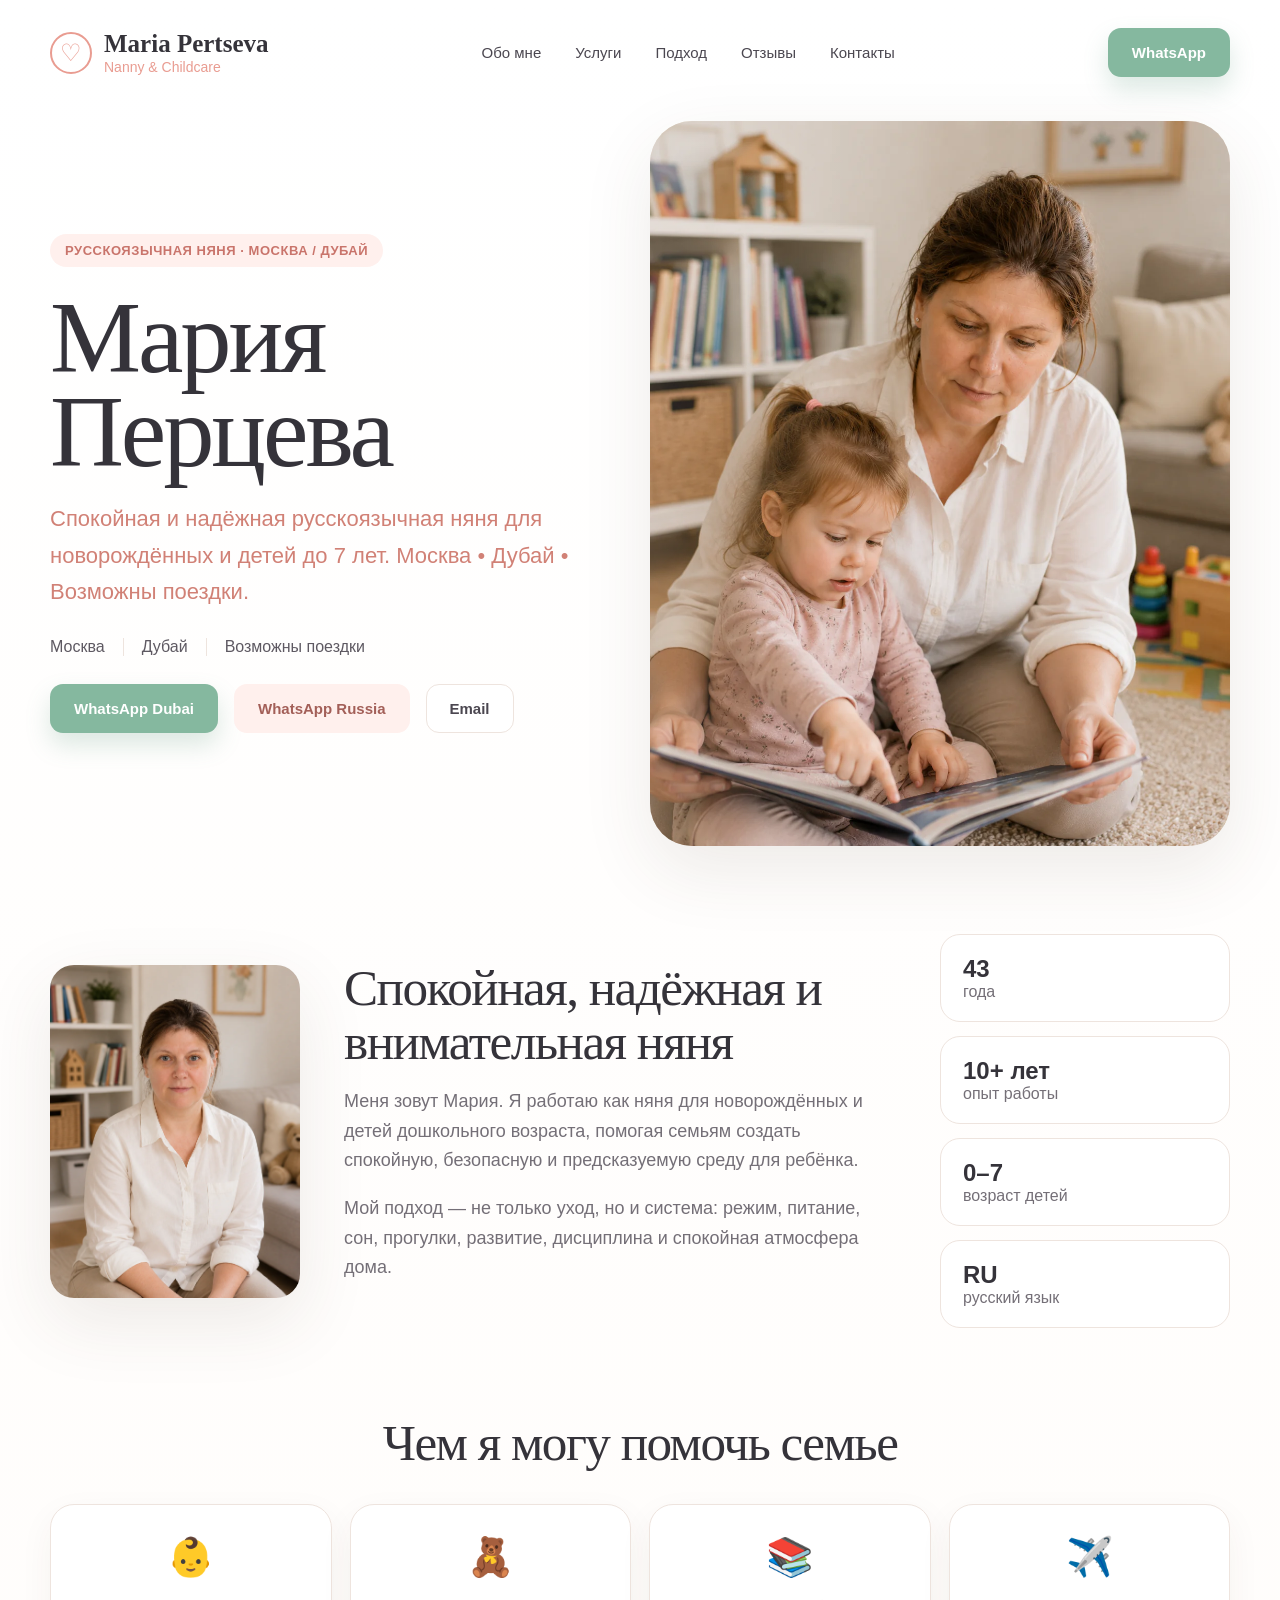
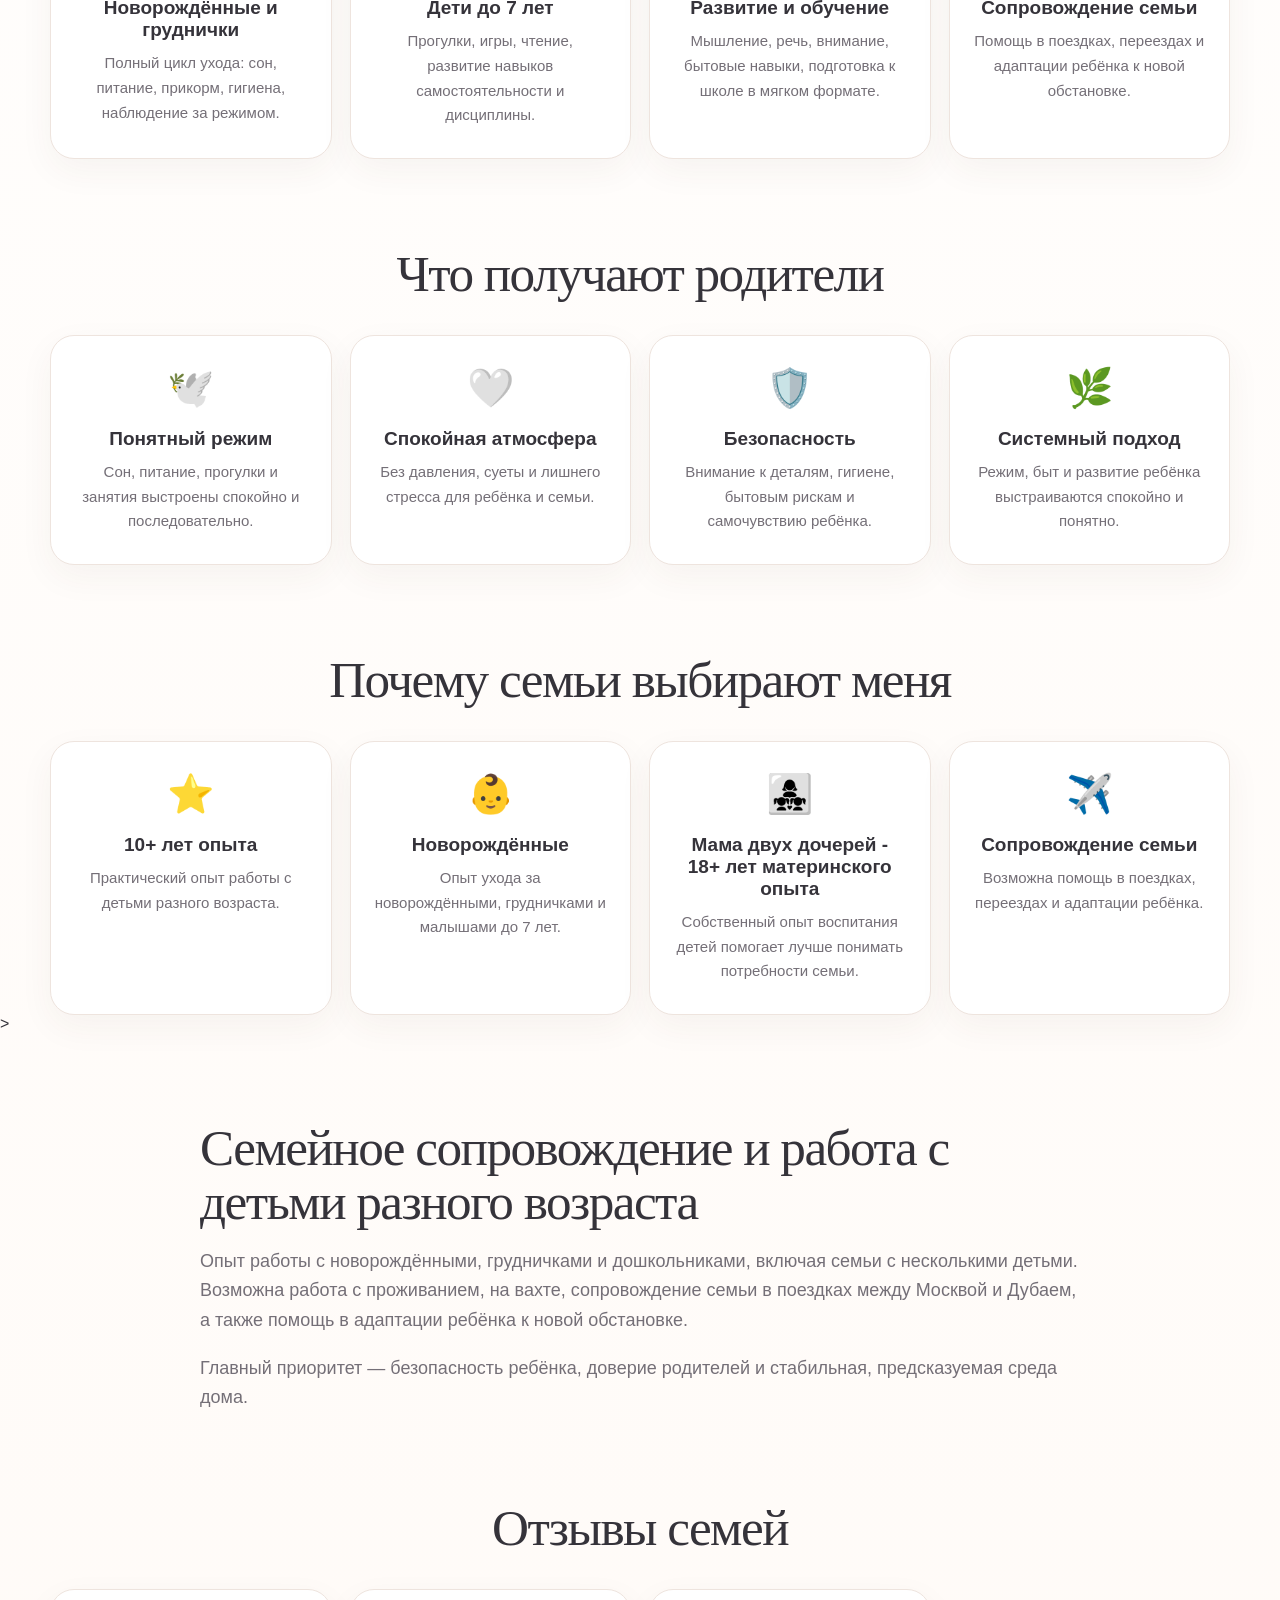
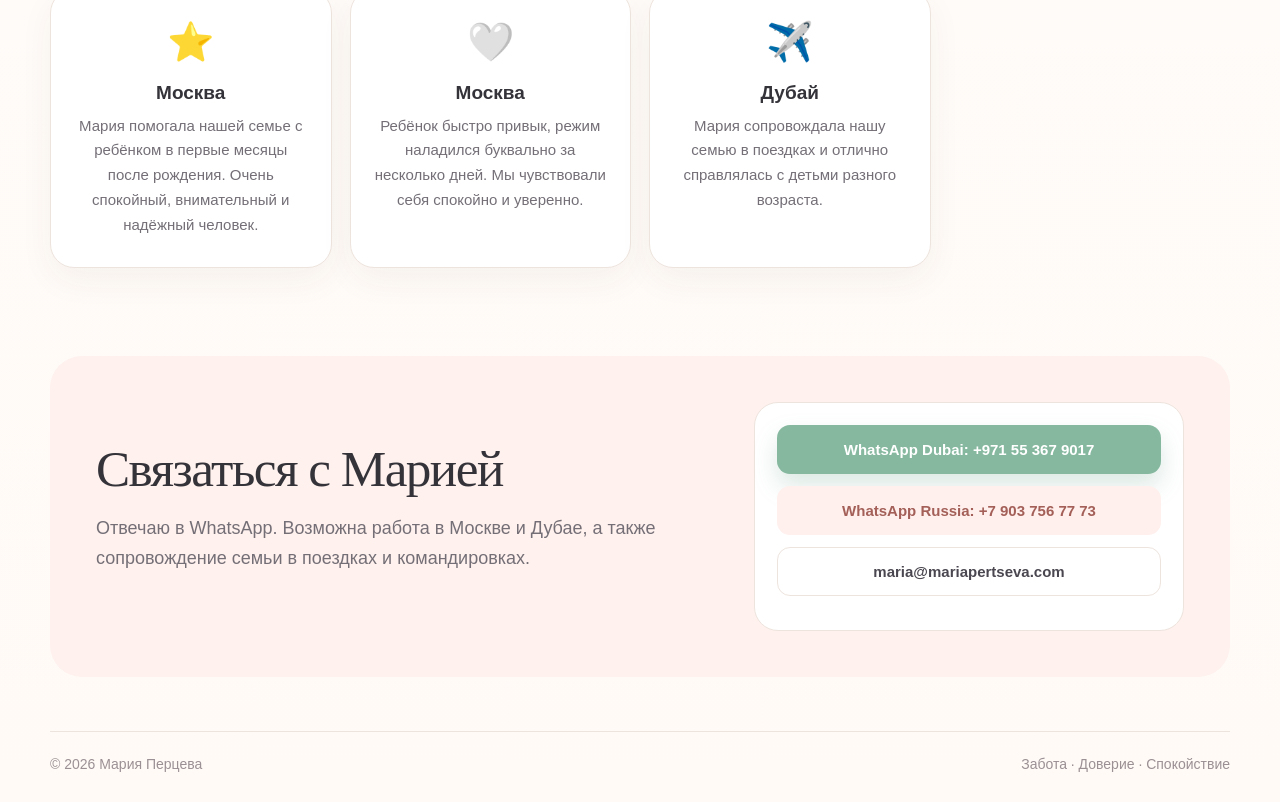
==== commit 3189eed1: "Update index.html" ====
--- a/mariapertseva-site/index.html
+++ b/mariapertseva-site/index.html
@@ -80,14 +80,12 @@
       </span>
     </a>
 
-    <nav>
-  <a href="#about">Обо мне</a>
-  <a href="#services">Услуги</a>
-  <a href="#approach">Подход</a>
-  <a href="#trust">Доверие</a>
-  <a href="#experience">Опыт</a>
- <a href="#reviews">Отзывы</a>
- <a href="#contacts">Контакты</a>
+<nav>
+    <a href="#about">Обо мне</a>
+    <a href="#services">Услуги</a>
+    <a href="#approach">Подход</a>
+    <a href="#reviews">Отзывы</a>
+    <a href="#contacts">Контакты</a>
 </nav>
     
     <a class="btn btn-primary" href="https://wa.me/971553679017">WhatsApp</a>
@@ -98,9 +96,12 @@
       <div class="hero-copy">
         <div class="eyebrow">Русскоязычная няня · Москва / Дубай</div>
         <h1>Мария Перцева</h1>
-      <p class="lead">
-Профессиональная русскоязычная няня в Москве и Дубае для новорождённых и детей до 7 лет. Спокойный уход, стабильный режим и сопровождение семьи в повседневной жизни и поездках.
+   
+       <p class="lead">
+Спокойная и надёжная русскоязычная няня для новорождённых и детей до 7 лет.
+Москва • Дубай • Возможны поездки.
 </p>
+        
         <div class="hero-meta">
           <span>Москва</span>
           <span>Дубай</span>
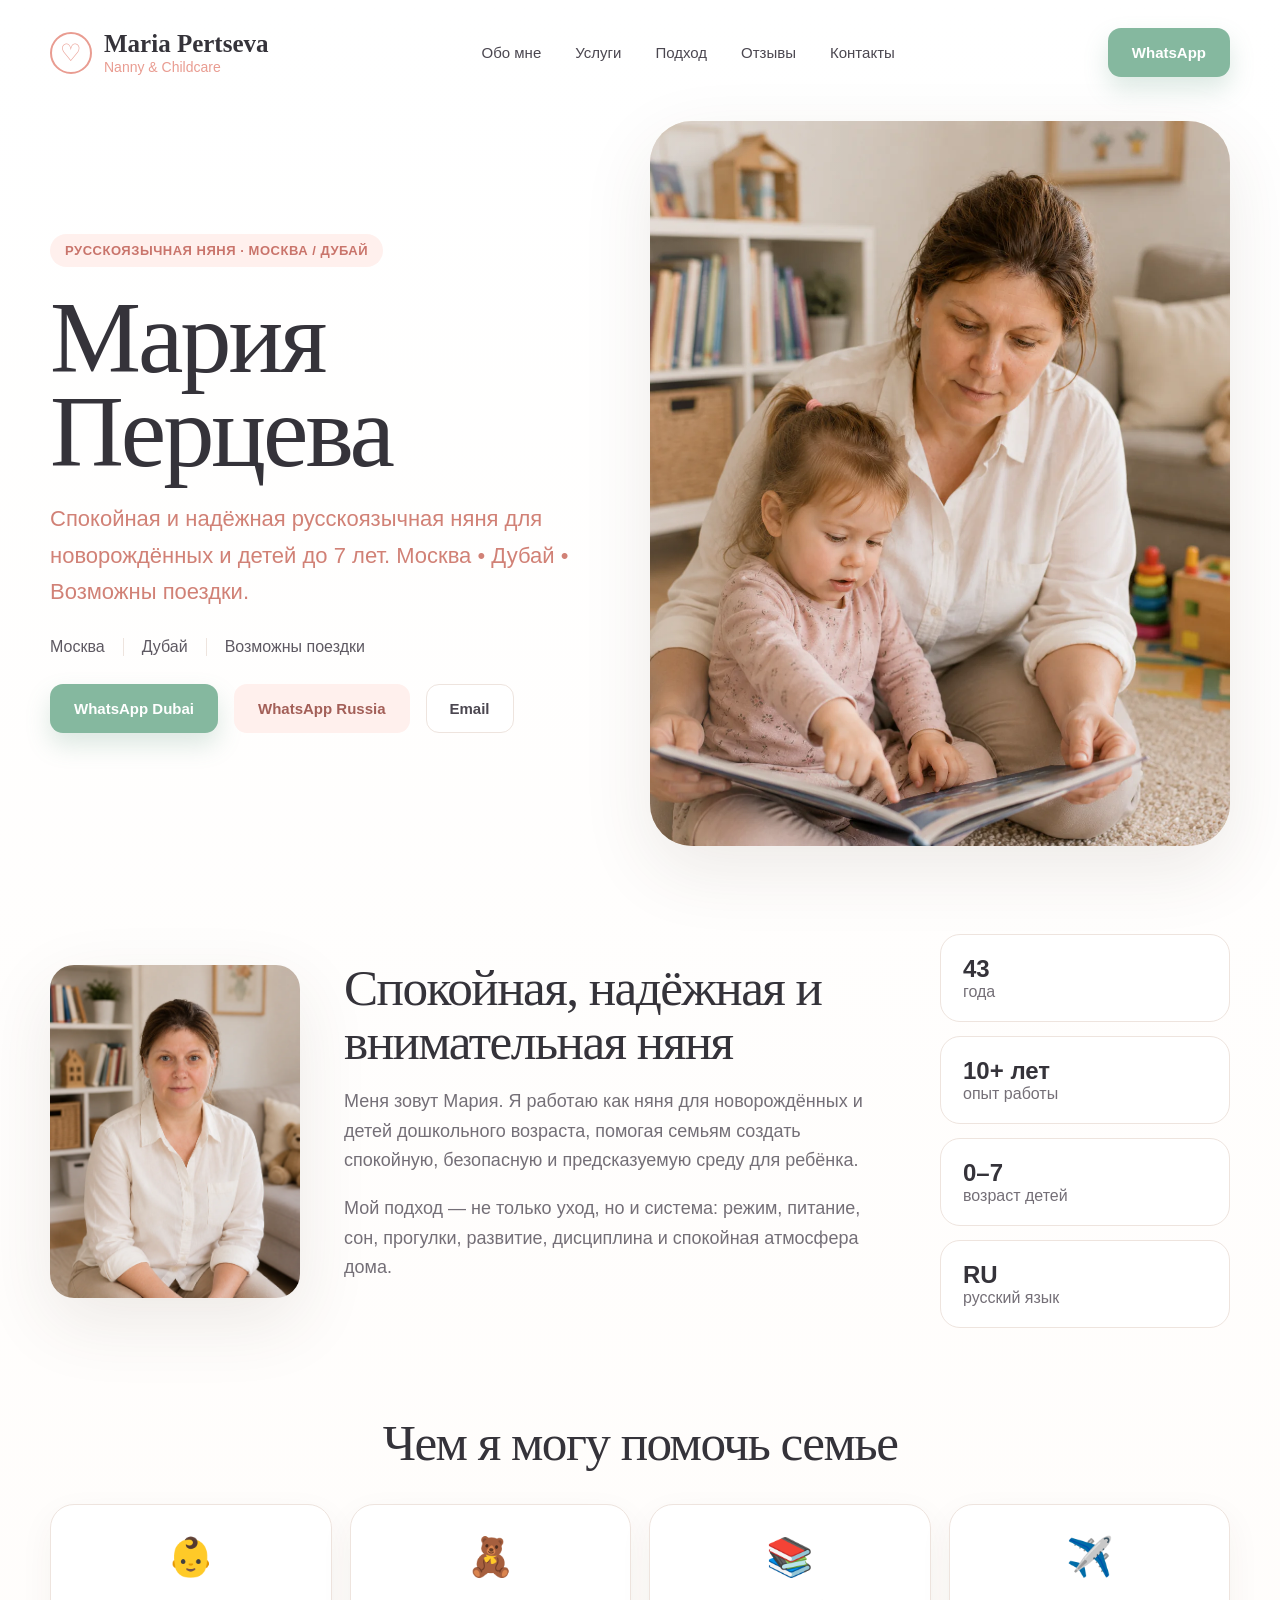
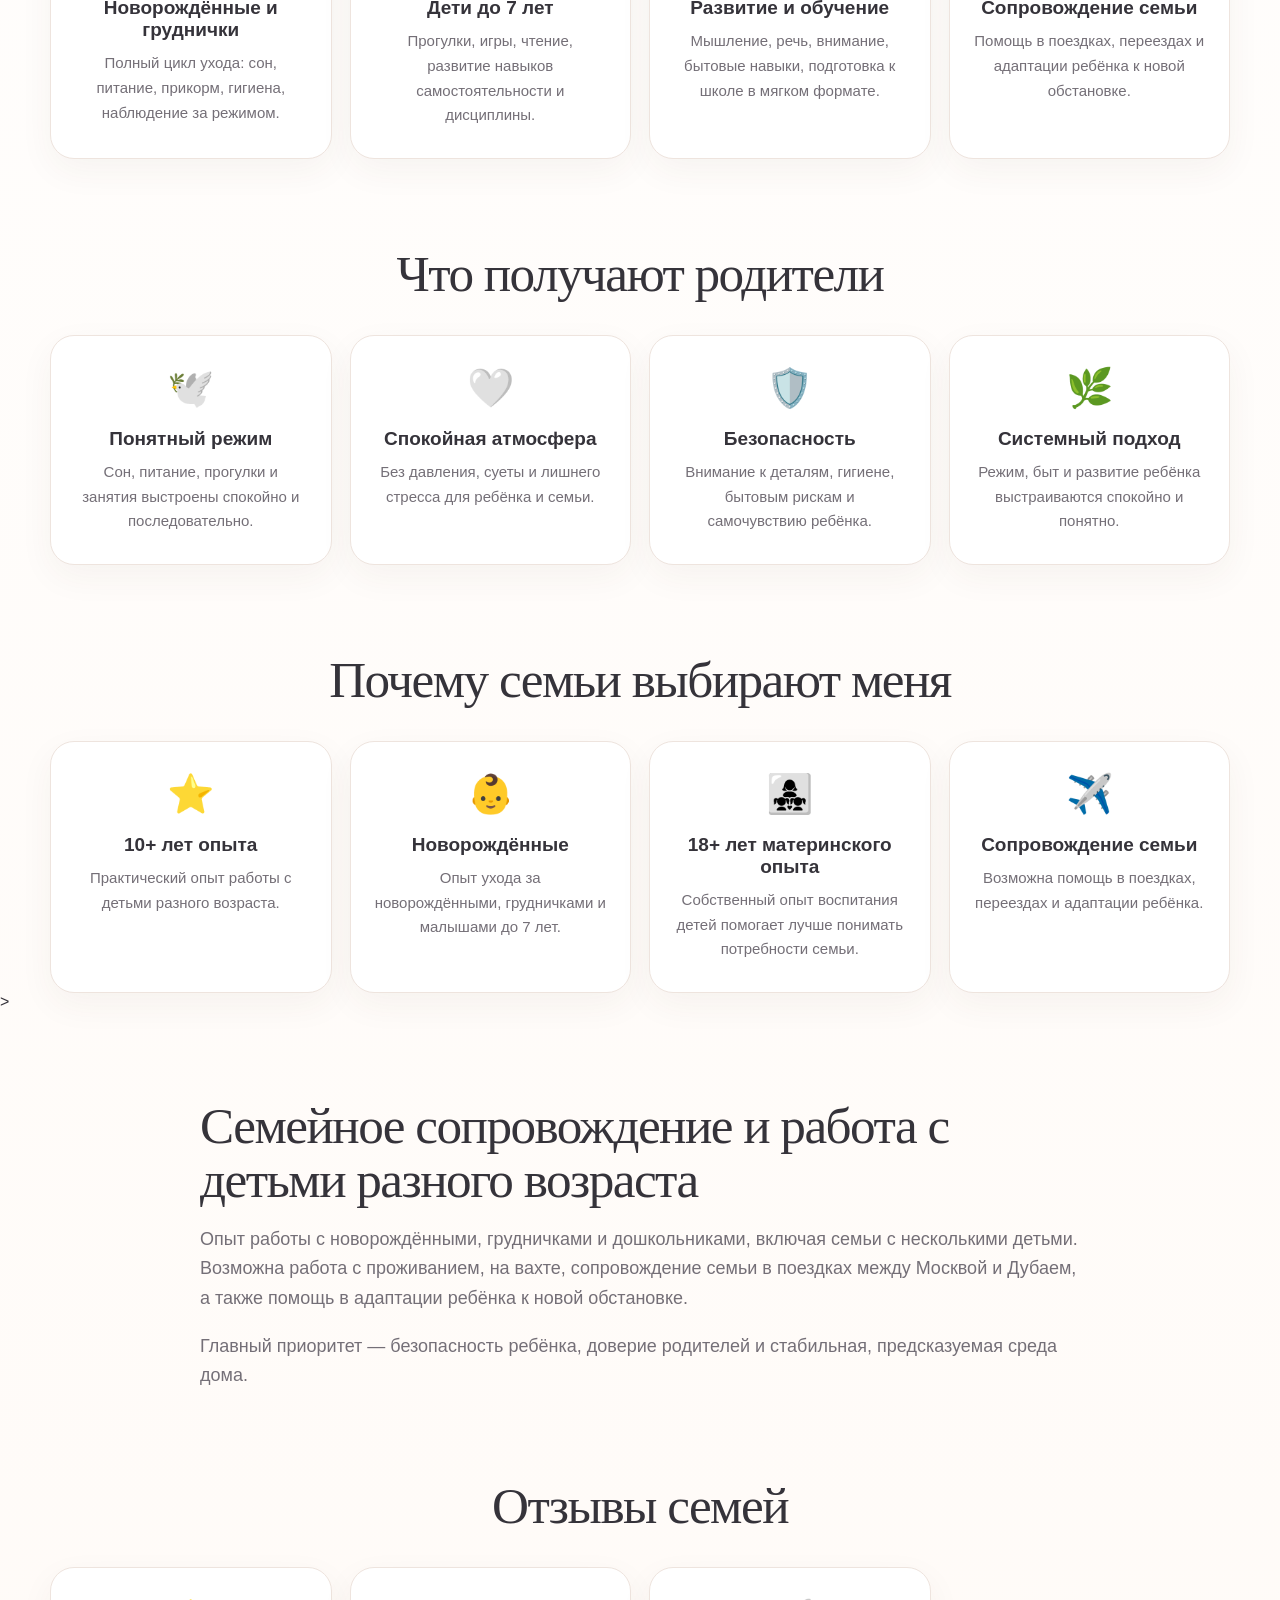
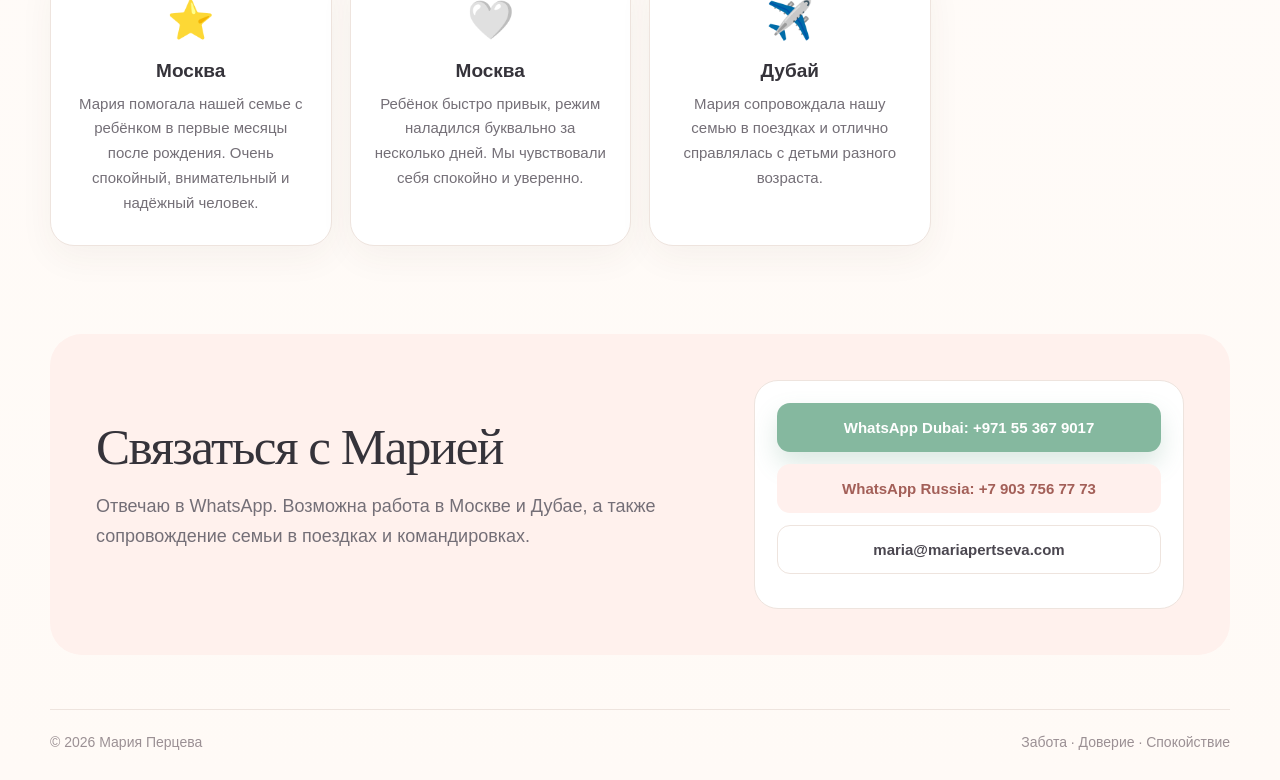
==== commit b74721b9: "Update index.html" ====
--- a/mariapertseva-site/index.html
+++ b/mariapertseva-site/index.html
@@ -162,7 +162,7 @@
   <div class="cards">
     <article><span>⭐</span><h3>10+ лет опыта</h3><p>Практический опыт работы с детьми разного возраста.</p></article>
     <article><span>👶</span><h3>Новорождённые</h3><p>Опыт ухода за новорождёнными, грудничками и малышами до 7 лет.</p></article>
-    <article><span>👩‍👧‍👧</span><h3>Мама двух дочерей - 18+ лет материнского опыта</h3><p>Собственный опыт воспитания детей помогает лучше понимать потребности семьи.</p></article>
+    <article><span>👩‍👧‍👧</span><h3> 18+ лет материнского опыта</h3><p>Собственный опыт воспитания детей помогает лучше понимать потребности семьи.</p></article>
     <article><span>✈️</span><h3>Сопровождение семьи</h3><p>Возможна помощь в поездках, переездах и адаптации ребёнка.</p></article>
   </div>
 </section>>
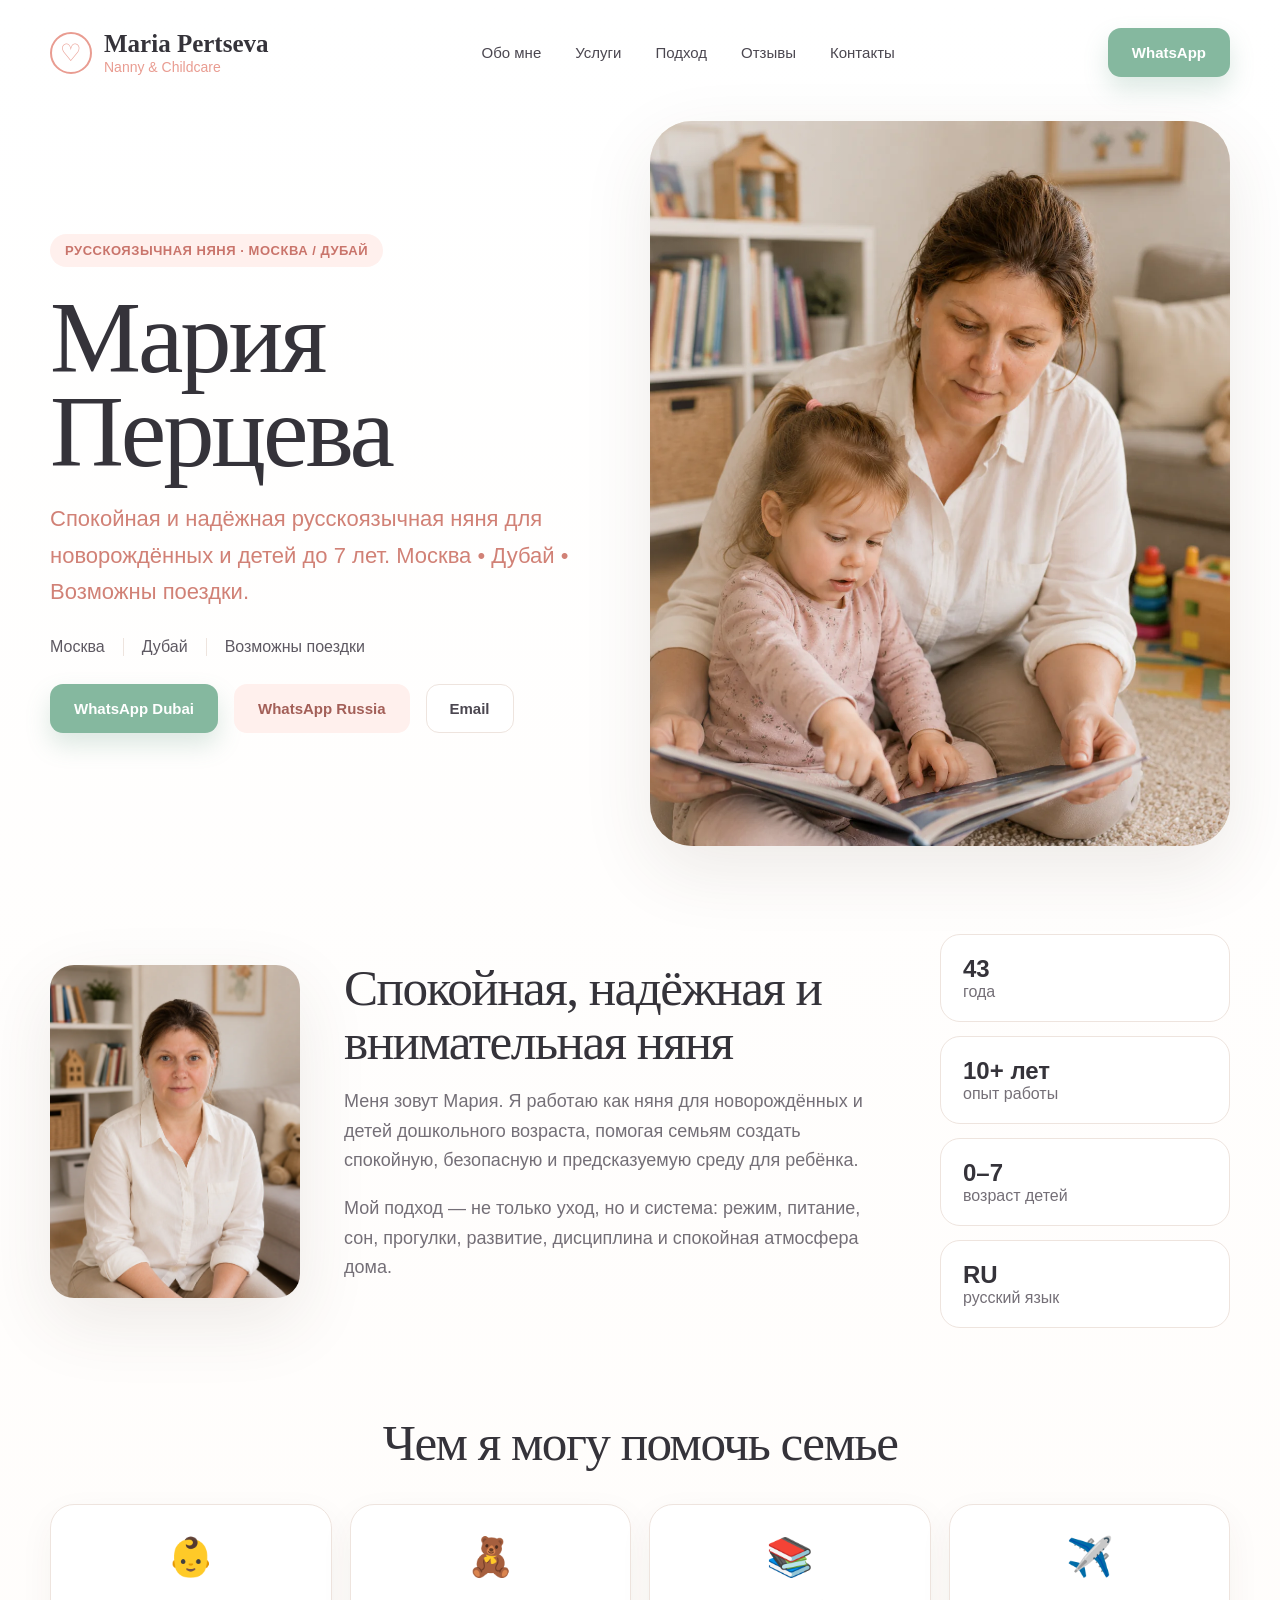
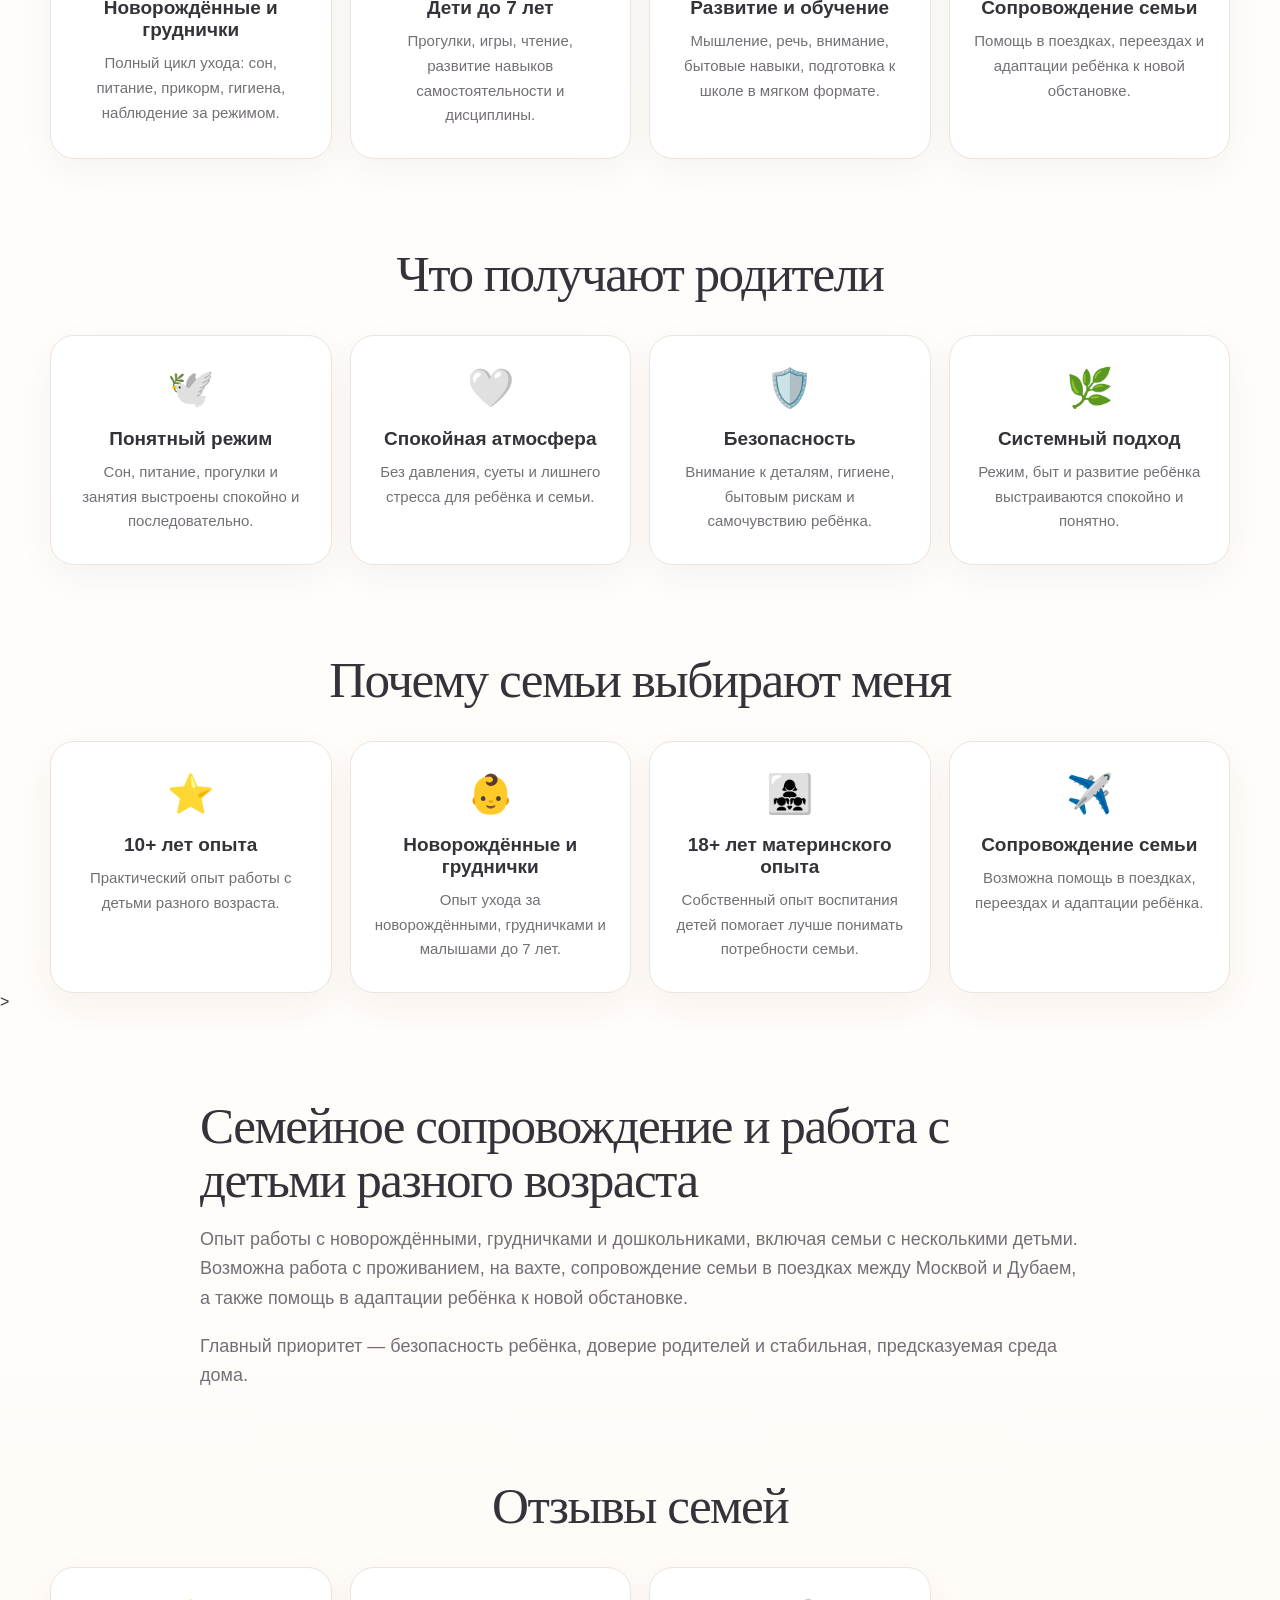
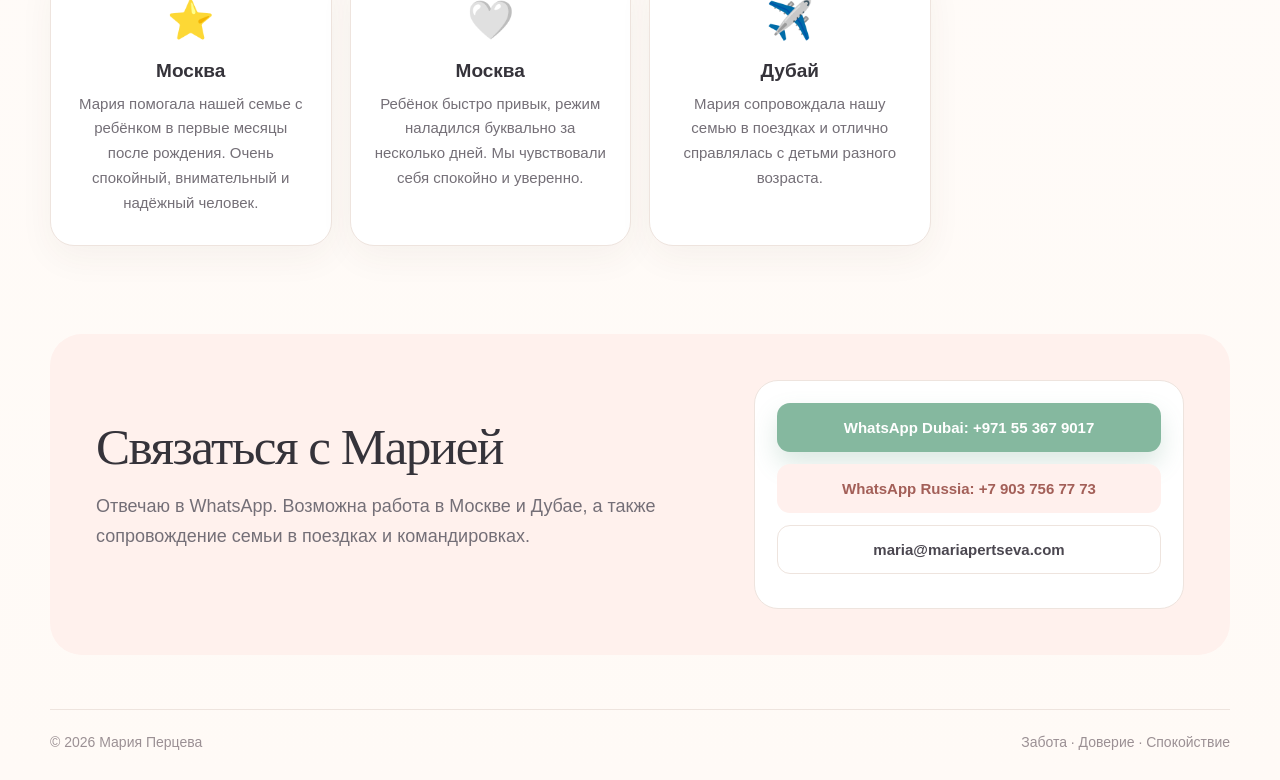
==== commit f6e7c5a1: "Update index.html" ====
--- a/mariapertseva-site/index.html
+++ b/mariapertseva-site/index.html
@@ -161,7 +161,7 @@
   <h2 class="center">Почему семьи выбирают меня</h2>
   <div class="cards">
     <article><span>⭐</span><h3>10+ лет опыта</h3><p>Практический опыт работы с детьми разного возраста.</p></article>
-    <article><span>👶</span><h3>Новорождённые</h3><p>Опыт ухода за новорождёнными, грудничками и малышами до 7 лет.</p></article>
+    <article><span>👶</span><h3>Новорождённые и груднички</h3><p>Опыт ухода за новорождёнными, грудничками и малышами до 7 лет.</p></article>
     <article><span>👩‍👧‍👧</span><h3> 18+ лет материнского опыта</h3><p>Собственный опыт воспитания детей помогает лучше понимать потребности семьи.</p></article>
     <article><span>✈️</span><h3>Сопровождение семьи</h3><p>Возможна помощь в поездках, переездах и адаптации ребёнка.</p></article>
   </div>
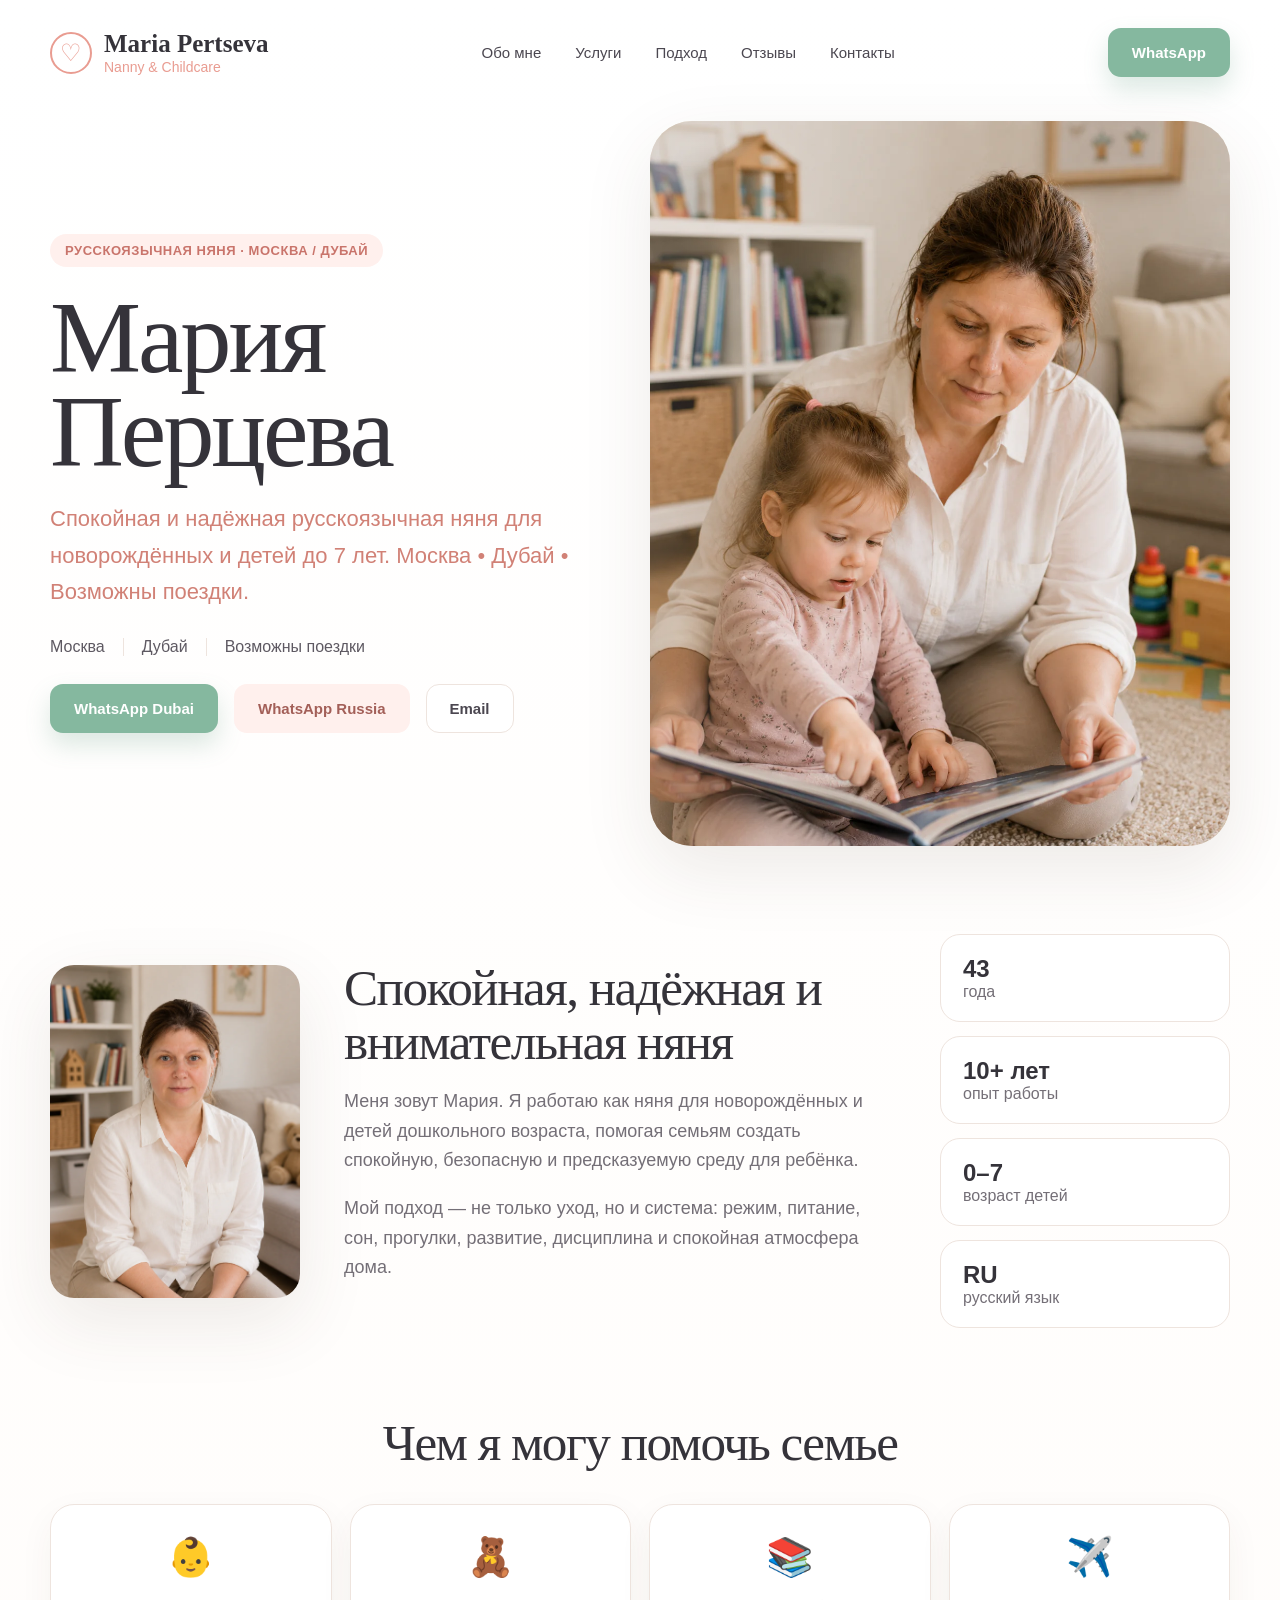
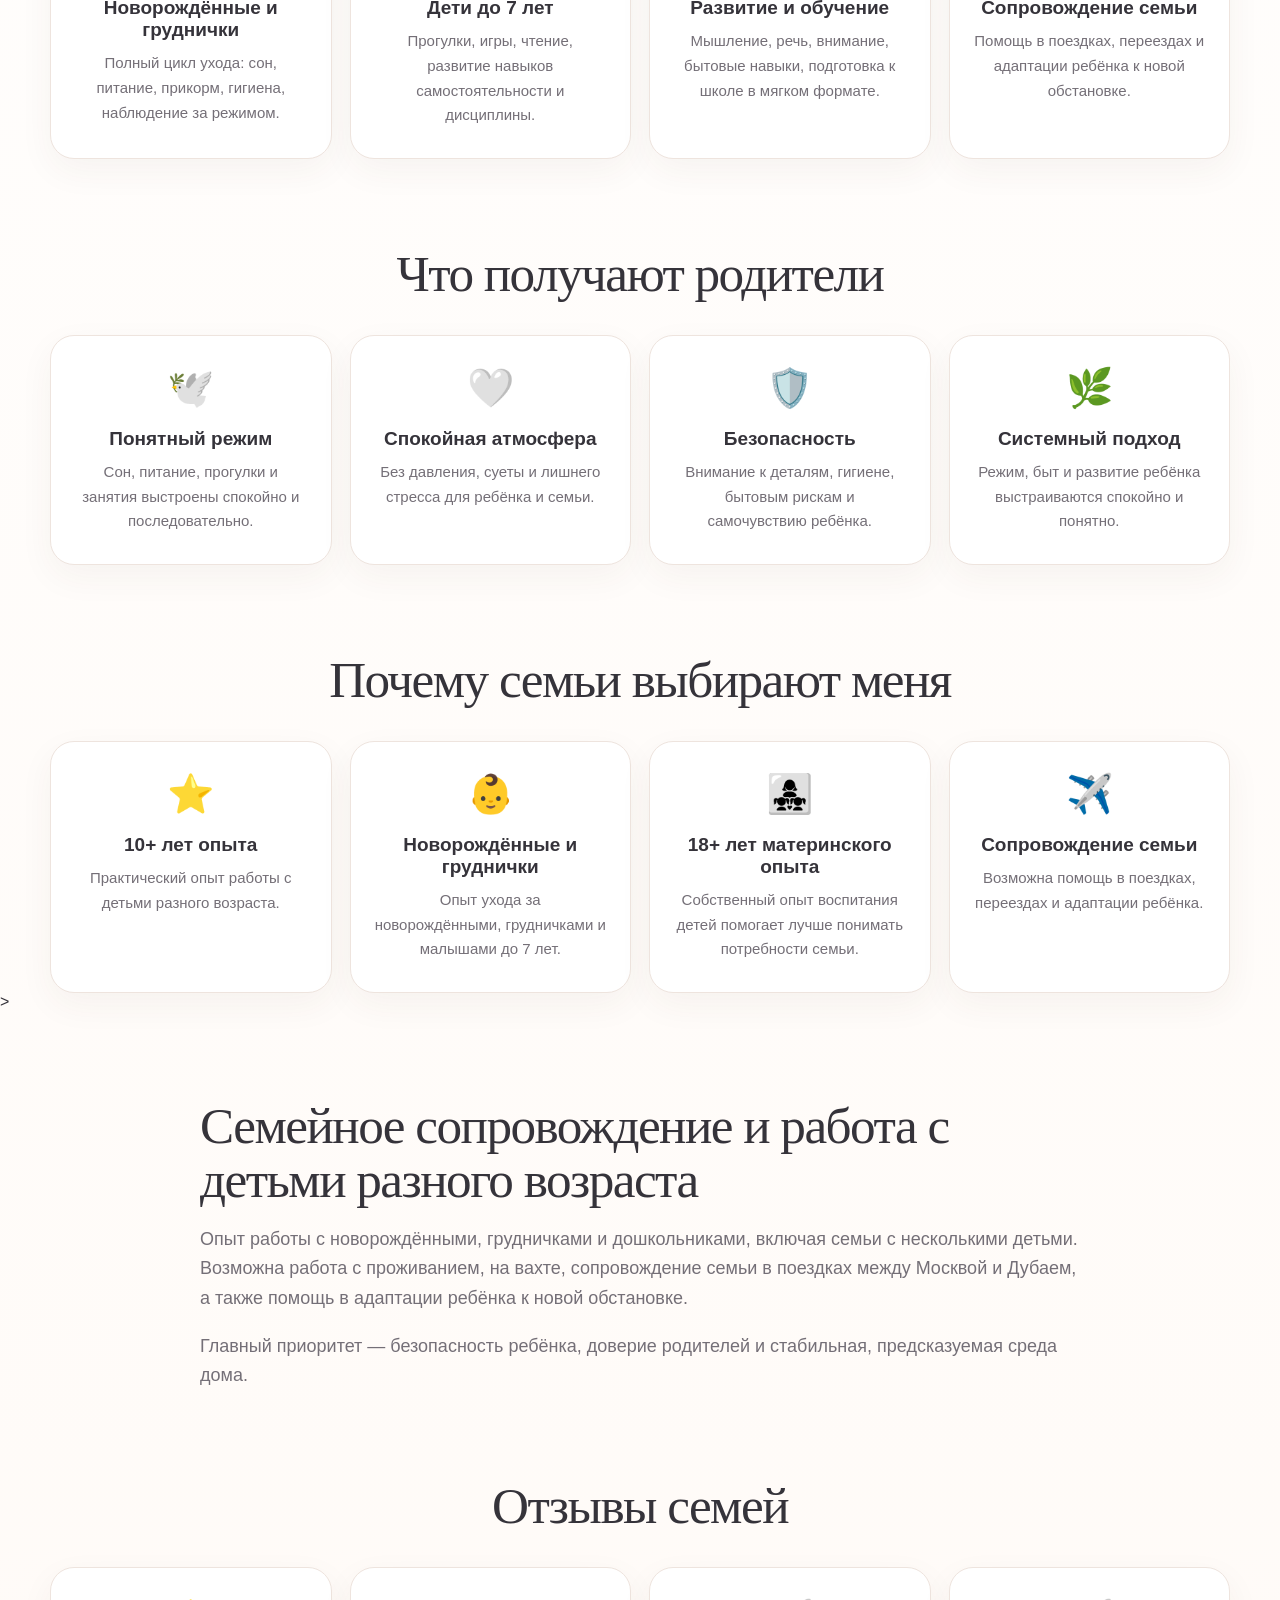
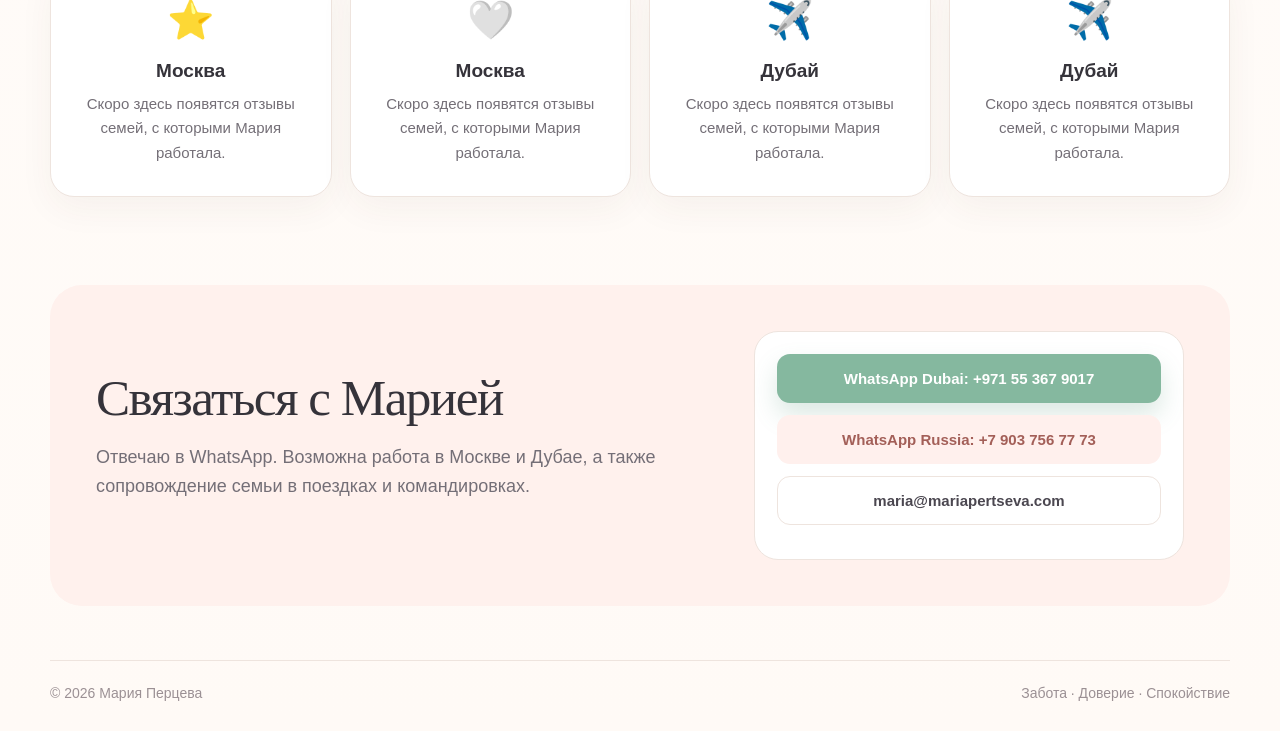
==== commit 60728015: "Update index.html" ====
--- a/mariapertseva-site/index.html
+++ b/mariapertseva-site/index.html
@@ -183,8 +183,8 @@
       <span>⭐</span>
       <h3>Москва</h3>
       <p>
-        Мария помогала нашей семье с ребёнком в первые месяцы после рождения.
-        Очень спокойный, внимательный и надёжный человек.
+        Скоро здесь появятся отзывы семей,
+с которыми Мария работала.
       </p>
     </article>
 
@@ -192,8 +192,8 @@
       <span>🤍</span>
       <h3>Москва</h3>
       <p>
-        Ребёнок быстро привык, режим наладился буквально за несколько дней.
-        Мы чувствовали себя спокойно и уверенно.
+        Скоро здесь появятся отзывы семей,
+с которыми Мария работала.
       </p>
     </article>
 
@@ -201,11 +201,20 @@
       <span>✈️</span>
       <h3>Дубай</h3>
       <p>
-        Мария сопровождала нашу семью в поездках и отлично справлялась
-        с детьми разного возраста.
-      </p>
-    </article>
-
+        Скоро здесь появятся отзывы семей,
+с которыми Мария работала.
+      </p>
+    </article>
+
+    <article>
+      <span>✈️</span>
+      <h3>Дубай</h3>
+      <p>
+        Скоро здесь появятся отзывы семей,
+с которыми Мария работала.
+      </p>
+    </article>
+    
   </div>
 </section>
     
